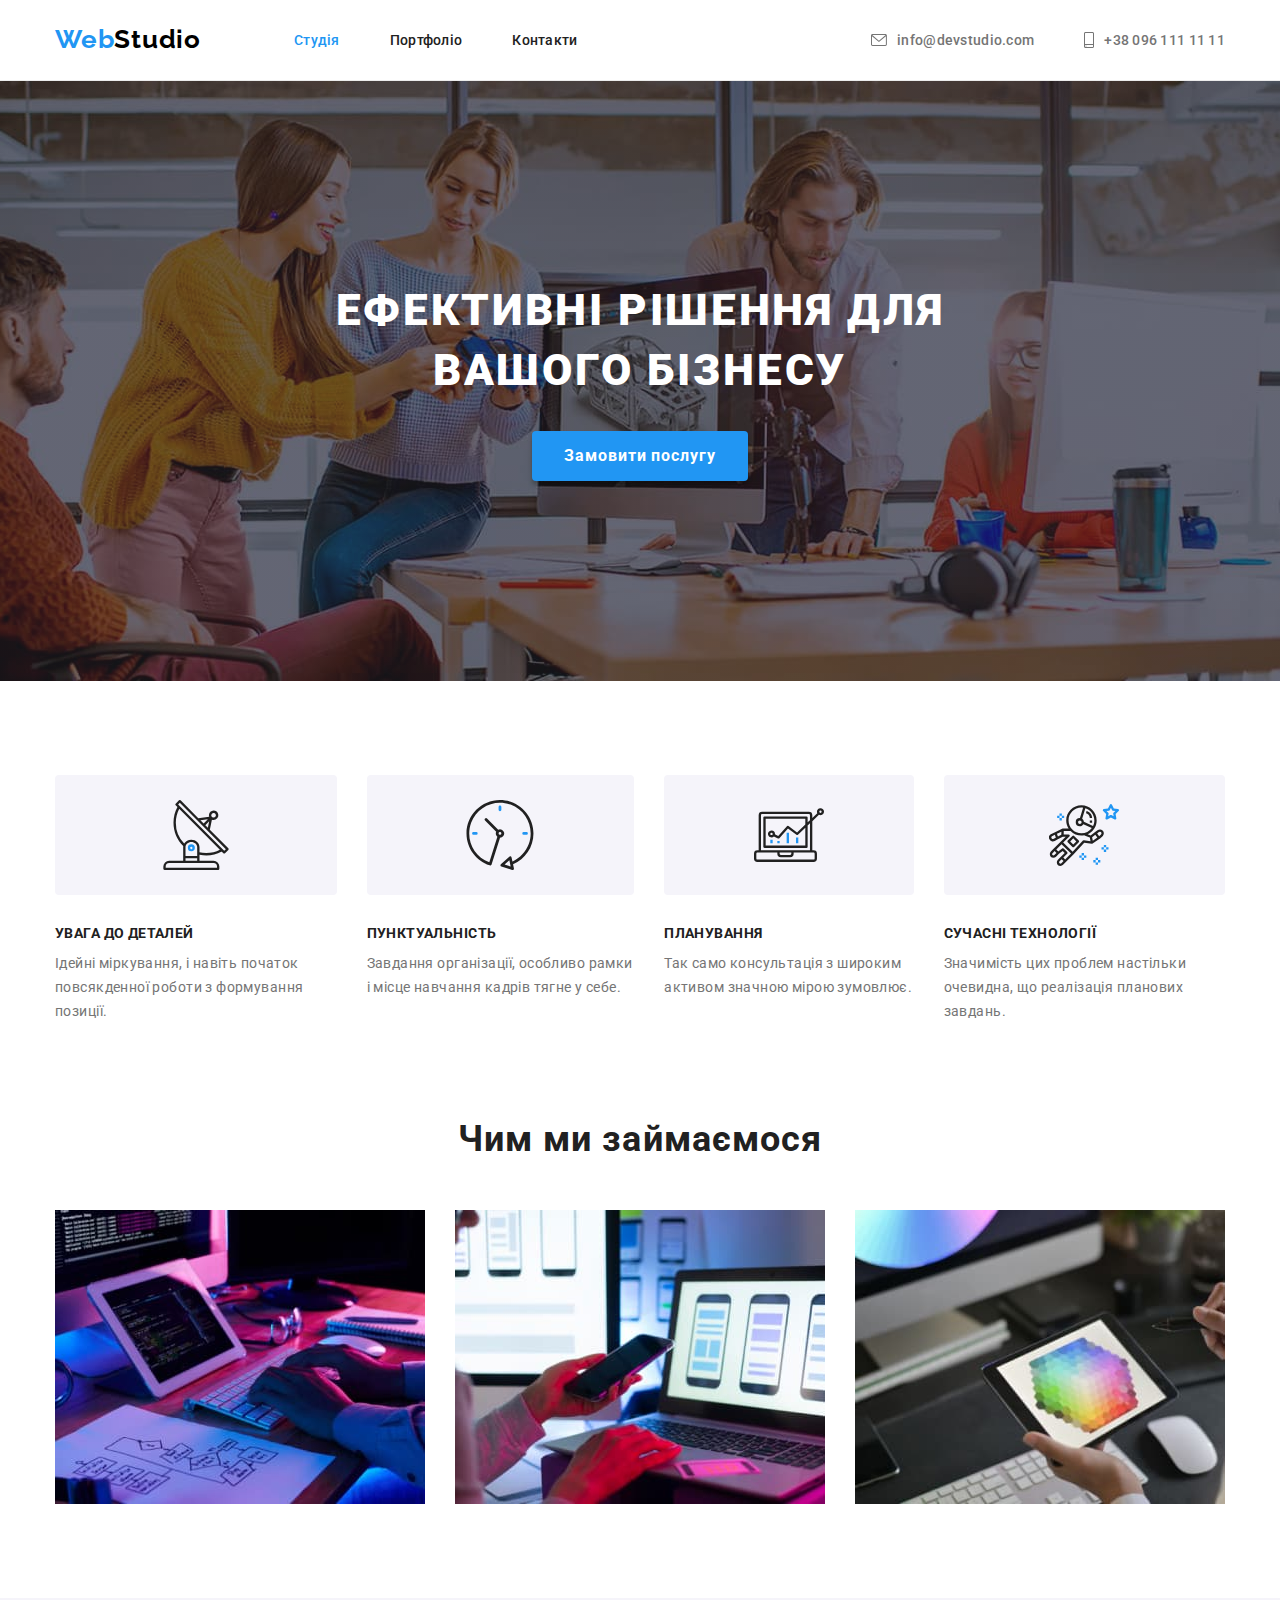
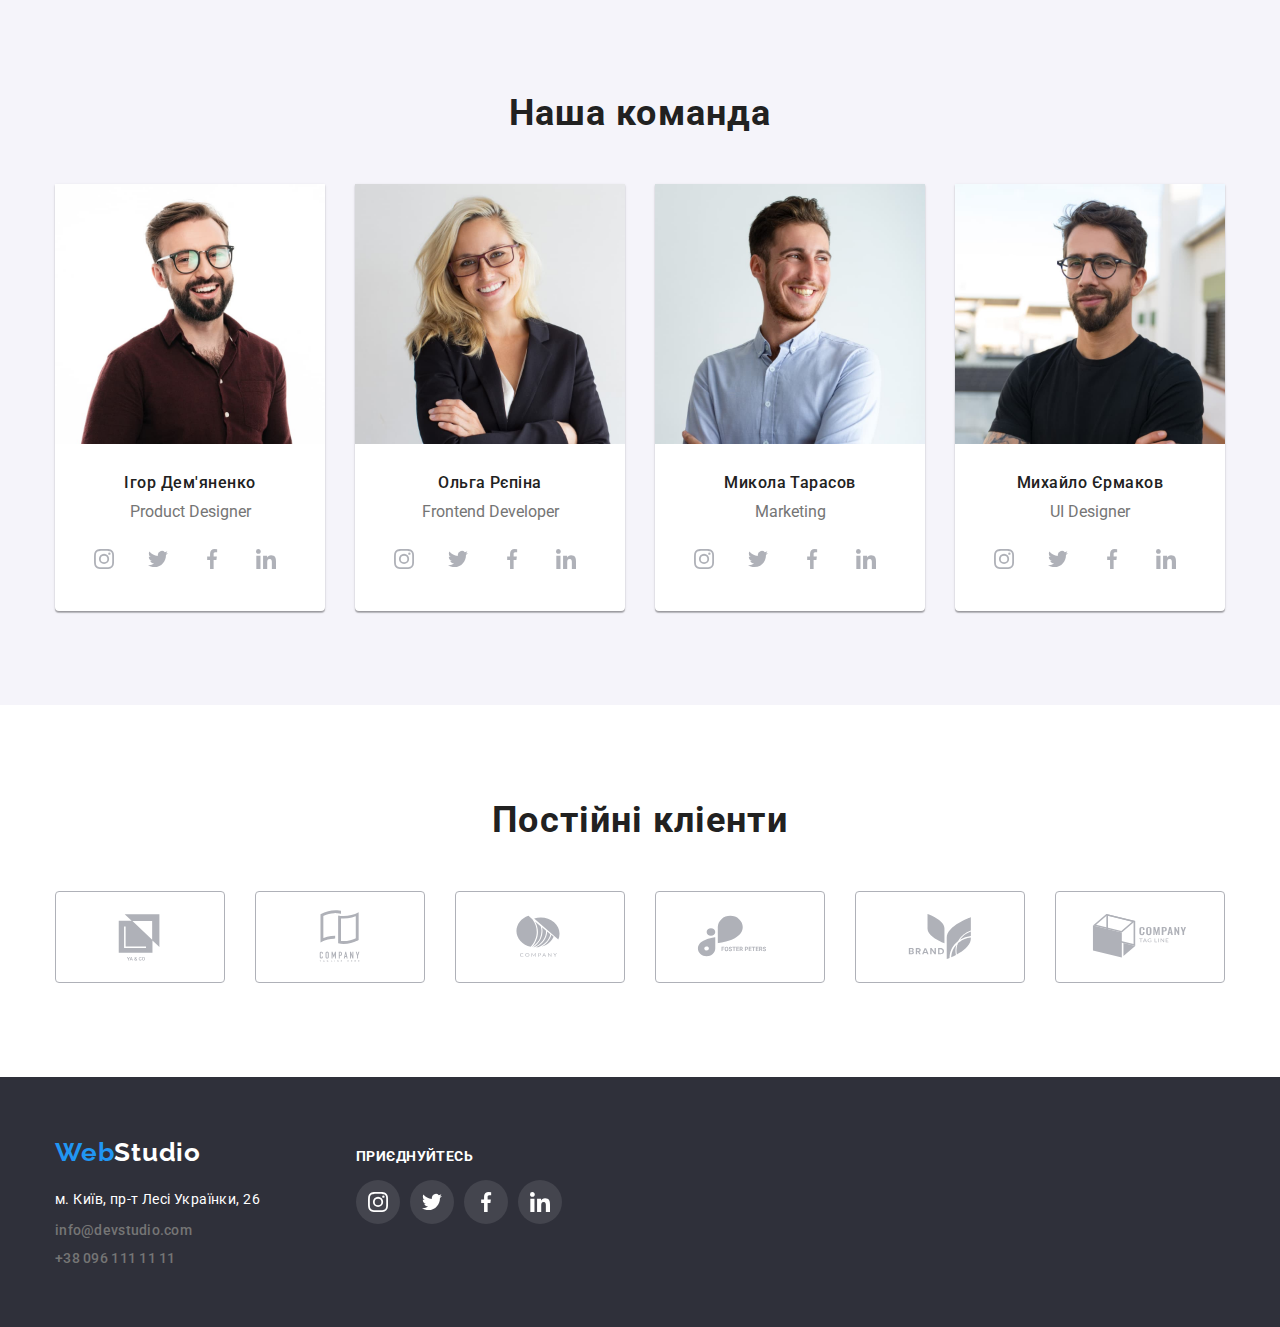
==== index.html @ 871435f2 "clone hw4" ====
<!DOCTYPE html>
<html lang="uk">
  <head>
    <meta charset="UTF-8" />
    <meta http-equiv="X-UA-Compatible" content="IE=edge" />
    <meta name="viewport" content="width=device-width, initial-scale=1.0" />
    <link rel="preconnect" href="https://fonts.googleapis.com" />
    <link rel="preconnect" href="https://fonts.gstatic.com" crossorigin />
    <link href="https://fonts.googleapis.com/css2?family=Raleway:wght@700&family=Roboto:wght@400;500;700;900&display=swap" rel="stylesheet" />
    <link rel="stylesheet" href="https://cdnjs.cloudflare.com/ajax/libs/modern-normalize/1.1.0/modern-normalize.min.css" />
    <link rel="stylesheet" href="./css/style.css" />
    <title>Document</title>
  </head>

  <body>
    <!-- Header -->
    <header class="header-line">
      <div class="container">
        <div class="flex">
          <nav class="flex">
            <a href="./index.html" class="header-logo link flex"><span class="logo-web">Web</span><span class="logo-studio">Studio</span></a>
            <ul class="nav list flex">
              <li>
                <a href="./index.html" class="nav-link flex link current">Студія</a>
              </li>
              <li>
                <a href="./portfolio.html" class="nav-link flex link">Портфоліо</a>
              </li>
              <li>
                <a href="#" class="nav-link flex link">Контакти</a>
              </li>
            </ul>
          </nav>
          <!-- Header contacts -->
          <ul class="auth-nav list flex">
            <li>
              <a href="mailto:info@devstudio.com" class="item flex link">
                <svg class="icon icon-mail" width="16" height="12">
                  <use href="./images/sprite.svg#icon-envelope"></use>
                </svg>info@devstudio.com</a>
            </li>
            <li>
              <a href="tel:+380961111111" class="item flex link">
                <svg class="icon" width="10" height="16">
                  <use href="./images/sprite.svg#icon-smartphone"></use>
                </svg>+38 096 111 11 11</a>
            </li>
          </ul>
        </div>
      </div>
    </header>
    <main>
      <!-- Hero section -->
      <section class="hero">
        <div class="container">
          <h1 class="hero-tittle">Ефективні рішення для вашого бізнесу</h1>
          <button type="button" class="hero-btn center" name="Замовити послугу">Замовити послугу</button>
        </div>
      </section>

      <!-- Content -->
      <section class="section_no_padding">
        <div class="content-features">
          <div class="container">
            <!-- Заголовок "Наші переваги"  невидимий  -->
            <h2 class="visually-hidden">Наші переваги</h2>
            <ul class="content-features-list list flex">
              <li class="content-features-box">
                <div class="icon-sat">
                  <svg class="icon" width="70" height="70"><use href="./images/sprite.svg#icon-antenna"></use></svg>
                </div>
                <h3 class="content-features-item">Увага до деталей</h3>
                <p class="features-text">Ідейні міркування, і навіть початок повсякденної роботи з формування позиції.</p>
              </li>
              <li class="content-features-box">
                <div class="icon-clock">
                  <svg class="icon" width="70" height="70"><use href="./images/sprite.svg#icon-clock"></use></svg>
                </div>
                <h3 class="content-features-item">Пунктуальність</h3>
                <p class="features-text">Завдання організації, особливо рамки і місце навчання кадрів тягне у себе.</p>
              </li>
              <li class="content-features-box">
                <div class="icon-diagram">
                  <svg class="icon" width="70" height="70"><use href="./images/sprite.svg#icon-diagram"></use></svg>
                </div>
                <h3 class="content-features-item">Планування</h3>
                <p class="features-text">Так само консультація з широким активом значною мірою зумовлює.</p>
              </li>
              <li class="content-features-box">
                <div class="icon-astronaut">
                  <svg class="icon" width="70" height="70"><use href="./images/sprite.svg#icon-astronaut"></use></svg>
                </div>
                <h3 class="content-features-item">Сучасні технології</h3>
                <p class="features-text">Значимість цих проблем настільки очевидна, що реалізація планових завдань.</p>
              </li>
            </ul>
          </div>
        </div>
      </section>
      <!-- Work list -->
      <section class="section">
        <div class="container">
          <h2 class="content-tittle">Чим ми займаємося</h2>
          <ul class="flex list">
            <li class="work-list">
              <img src="./images/box1.jpg" alt="Фото процесу роботи співробітника" width="370" />
            </li>
            <li class="work-list">
              <img src="./images/box2.jpg" alt="Фото процесу роботи співробітника" width="370" />
            </li>
            <li class="work-list">
              <img src="./images/box3.jpg" alt="Фото процесу роботи співробітника" width="370" />
            </li>
          </ul>
        </div>
      </section>
      <!-- About -->
      <section class="about">
        <div class="container">
          <h2 class="about-tittle">Наша команда</h2>
          <ul class="about-list list flex">
            <li class="about-li">
              <div class="about-li-item">
                <img src="./images/img1.jpg" alt="Фото співробітника" width="270" />
                <div class="about-name-box">
                  <h3 class="about-name">Ігор Дем'яненко</h3>
                  <p class="about-name-item" lang="en">Product Designer</p>
                  <ul class="icon-list flex list">
                    <li>
                      <a href="" class="icon-social">
                        <svg class="icon" width="20" height="20">
                          <use href="./images/sprite.svg#icon-instagram"></use>
                          </svg>
                        </a>
                    </li>
                    <li>
                      <a href="" class="icon-social"
                        ><svg class="icon" width="20" height="20">
                          <use href="./images/sprite.svg#icon-twitter"></use>
                          </svg>
                        </a>
                    </li>
                    <li>
                      <a href="" class="icon-social">
                        <svg class="icon" width="20" height="20"><use href="./images/sprite.svg#icon-facebook"></use></svg>
                      </a>
                    </li>
                    <li>
                      <a href="" class="icon-social"
                        ><svg class="icon" width="20" height="20"><use href="./images/sprite.svg#icon-linkedin"></use></svg></a>
                    </li>
                  </ul>
                </div>
              </div>
            </li>
            <li class="about-li">
              <div class="about-li-item">
                <img src="./images/img2.jpg" alt="Фото співробітника" width="270" />
                <div class="about-name-box">
                  <h3 class="about-name">Ольга Рєпіна</h3>
                  <p class="about-name-item" lang="en">Frontend Developer</p>
                  <ul class="icon-list flex list">
                    <li>
                      <a href="" class="icon-social">
                        <svg class="icon" width="20" height="20">
                          <use href="./images/sprite.svg#icon-instagram"></use>
                        </svg>
                      </a>
                    </li>
                    <li>
                      <a href="" class="icon-social">
                        <svg class="icon" width="20" height="20">
                          <use href="./images/sprite.svg#icon-twitter"></use>
                        </svg>
                      </a>
                    </li>
                    <li>
                      <a href="" class="icon-social">
                        <svg class="icon" width="20" height="20">
                          <use href="./images/sprite.svg#icon-facebook"></use>
                        </svg>
                      </a>
                    </li>
                    <li>
                      <a href="" class="icon-social">
                        <svg class="icon" width="20" height="20">
                          <use href="./images/sprite.svg#icon-linkedin"></use>
                        </svg>
                      </a>
                    </li>
                  </ul>
                </div>
              </div>
            </li>
            <li class="about-li">
              <div class="about-li-item">
                <img src="./images/img3.jpg" alt="Фото співробітника" width="270" />
                <div class="about-name-box">
                  <h3 class="about-name">Микола Тарасов</h3>
                  <p class="about-name-item" lang="en">Marketing</p>
                  <ul class="icon-list flex list">
                    <li>
                      <a href="" class="icon-social">
                        <svg class="icon" width="20" height="20">
                          <use href="./images/sprite.svg#icon-instagram"></use>
                        </svg>
                      </a>
                    </li>
                    <li>
                      <a href="" class="icon-social">
                        <svg class="icon" width="20" height="20">
                          <use href="./images/sprite.svg#icon-twitter"></use>
                        </svg>
                      </a>
                    </li>
                    <li>
                      <a href="" class="icon-social">
                        <svg class="icon" width="20" height="20">
                          <use href="./images/sprite.svg#icon-facebook"></use>
                        </svg>
                      </a>
                    </li>
                    <li>
                      <a href="" class="icon-social">
                        <svg class="icon" width="20" height="20">
                          <use href="./images/sprite.svg#icon-linkedin"></use>
                        </svg>
                      </a>
                    </li>
                  </ul>
                </div>
              </div>
            </li>
            <li class="about-li">
              <div class="about-li-item">
                <img src="./images/img4.jpg" alt="Фото співробітника" width="270" />
                <div class="about-name-box">
                  <h3 class="about-name">Михайло Єрмаков</h3>
                  <p class="about-name-item" lang="en">UI Designer</p>
                  <ul class="icon-list flex list">
                    <li>
                      <a href="" class="icon-social">
                        <svg class="icon" width="20" height="20">
                          <use href="./images/sprite.svg#icon-instagram"></use>
                        </svg>
                      </a>
                    </li>
                    <li>
                      <a href="" class="icon-social">
                        <svg class="icon" width="20" height="20">
                          <use href="./images/sprite.svg#icon-twitter"></use>
                        </svg>
                      </a>
                    </li>
                    <li>
                      <a href="" class="icon-social">
                        <svg class="icon" width="20" height="20">
                          <use href="./images/sprite.svg#icon-facebook"></use>
                        </svg>
                      </a>
                    </li>
                    <li>
                      <a href="" class="icon-social">
                        <svg class="icon" width="20" height="20">
                          <use href="./images/sprite.svg#icon-linkedin"></use>
                        </svg>
                      </a>
                    </li>
                  </ul>
                </div>
              </div>
            </li>
          </ul>
        </div>
        <!-- Clients -->
      </section>
      <section class="section">
        <div class="container">
          <h2 class="clients-tittle">Постійні кліенти</h2>
          <ul class="clients-icon-list list">
            <li class="icon-client">
              <a href="" class="icon-client-link link">
                <svg class="icon" width="106" height="60">
                  <use href="./images/sprite.svg#icon-logo-a"></use>
                </svg>
              </a>
            </li>
            <li class="icon-client">
              <a href="" class="icon-client-link">
                <svg class="icon" width="106" height="60">
                  <use href="./images/sprite.svg#icon-logo-b"></use>
                </svg>
              </a>
            </li>
            <li class="icon-client">
              <a href="" class="icon-client-link">
                <svg class="icon" width="106" height="60">
                  <use href="./images/sprite.svg#icon-logo-c"></use>
                </svg>
              </a>
            </li>
            <li class="icon-client">
              <a href="" class="icon-client-link">
                <svg class="icon" width="106" height="60">
                  <use href="./images/sprite.svg#icon-logo-d"></use>
                </svg>
              </a>
            </li>
            <li class="icon-client">
              <a href="" class="icon-client-link">
                <svg class="icon" width="106" height="60">
                  <use href="./images/sprite.svg#icon-logo-e"></use>
                </svg>
              </a>
            </li>
            <li class="icon-client">
              <a href="" class="icon-client-link">
                <svg class="icon" width="106" height="60">
                  <use href="./images/sprite.svg#icon-logo-f"></use>
                </svg>
              </a>
            </li>
          </ul>
        </div>
      </section>
    </main>
    <!-- footer -->
    <footer class="footer">
      <div class="footer-box">
        <div class="container footer-container">
          <div class="footer-box-left">
            <div class="footer-logo">
              <a href="./index.html" class="link"><span class="footer-logo-web">Web</span><span class="logo-alter">Studio</span></a>
            </div>
            <address>
              <ul class="footer-list list">
                <li class="footer-list-item">
                  <a href="https://goo.gl/maps/CPtrU1FHBa2aNyZL9" target="_blank" rel="noopener noreferrer nofollow" title="Google map link" class="mail link">м. Київ, пр-т Лесі Українки, 26</a>
                </li>
                <li class="footer-list-item">
                  <a href="mailto:info@devstudio.com" class="footer-item link">info@devstudio.com</a>
                </li>
                <li class="footer-list-item">
                  <a href="tel:+380961111111" class="footer-item link">+38 096 111 11 11</a>
                </li>
              </ul>
            </address>
          </div>
          <div class="footer-box-right">
            <div class="joined">
              <h2 class="joined-tittle">Приєднуйтесь</h2>
              <ul class="icon-footer-list flex list">
                <li>
                  <a href="" class="icon-footer-link">
                    <svg class="icon" width="20" height="20">
                      <use href="./images/sprite.svg#icon-instagram"></use>
                    </svg>
                  </a>
                </li>
                <li>
                  <a href="" class="icon-footer-link">
                    <svg class="icon" width="20" height="20">
                      <use href="./images/sprite.svg#icon-twitter"></use>
                    </svg>
                  </a>
                </li>
                <li>
                  <a href="" class="icon-footer-link">
                    <svg class="icon" width="20" height="20">
                      <use href="./images/sprite.svg#icon-facebook"></use>
                    </svg>
                  </a>
                </li>
                <li>
                  <a href="" class="icon-footer-link">
                    <svg class="icon" width="20" height="20">
                      <use href="./images/sprite.svg#icon-linkedin"></use>
                    </svg>
                  </a>
                </li>
              </ul>
            </div>
          </div>
        </div>
      </div>
    </footer>
  </body>
</html>
---- css/style.css ----
/* Global */
body {
    background-color: #ffffff;
    color: var(--primary-text-color);
    font-family: 'Roboto', sans-serif;
}

:root {
    --head-footter-bgc: #2F303A;
    --primary-text-color: #757575;
    --second-text-color: #212121;
    --accent-color: #2196F3;
    --second-bg-color: #F5F4FA;
    --second-btn-color: #FFFFFF;
    --logo-black-color: #000000;
    --second-bt-bg: #188CE8;
    --hdr-border-color: #ECECEC;
    --work-card-border-color: #EEEEEE;
    --features-card-bg: #F5F4FA;
    --icon-prymary-color: #AFB1B8;
    --footer-link-bg-color: rgba(255, 255, 255, 0.1);
}

* {
    margin: 0;
    padding: 0;
    box-sizing: border-box;
}

.visually-hidden {
    position: absolute;
    white-space: nowrap;
    width: 1px;
    height: 1px;
    overflow: hidden;
    border: 0;
    padding: 0;
    clip: rect(0 0 0 0);
    clip-path: inset(50%);
    margin: -1px;
}

.list {
    list-style: none;
    padding: 0;
    margin: 0;
}

.link {
    text-decoration: none;
    color: inherit;
}

.flex {
    display: flex;
}

.section {
    padding: 94px 0;
}

.section_no_padding {
    padding-top: 94px;
}

.container {
    width: 100%;
    max-width: 1200px;
    margin-left: auto;
    margin-right: auto;
    padding-left: 15px;
    padding-right: 15px;
}

/* Header */

.header-logo {
    margin-right: 93px;
}

.nav-box {
    display: flex;
}

.logo {
    display: flex;
}

.logo-web {
    display: block;
    padding-top: 24px;
    padding-bottom: 25px;

    color: var(--accent-color);
    font-family: 'Raleway';
    font-style: normal;
    font-weight: 700;
    font-size: 26px;
    line-height: 1.1920;
    letter-spacing: 0.03em;
}

.logo-studio {

    display: block;
    padding-top: 24px;
    padding-bottom: 25px;

    color: var(--logo-black-color);

    font-family: 'Raleway';
    font-style: normal;
    font-weight: 700;
    font-size: 26px;
    line-height: 1.1920;
    letter-spacing: 0.03em;
}

/* Site nav */

.nav {
    display: flex;
}

.nav>li:not(:last-child) {
    margin-right: 50px;
}

.nav-link {
    display: block;
    padding-top: 32px;
    padding-bottom: 32px;

    color: var(--second-text-color);

    font-family: 'Roboto';
    font-style: normal;
    font-weight: 500;
    font-size: 14px;
    line-height: 1.1721;
    letter-spacing: 0.02em;
}

.nav-link:hover,
.nav-link:focus {
    color: var(--accent-color);
}



.auth-nav {
    display: flex;
    margin-left: auto;
}

/* Почемуто не работает такой тип записи */
/* .auth-nav .item + .item {
    margin-left: 50px;
    background-color: red;
} */

/* .auth-nav>li:first-child {
    margin-left: 340px;
} */

.auth-nav>li:not(:last-child) {
    margin-right: 50px;
}

.item {
    display: flex;
    padding-top: 32px;
    padding-bottom: 32px;
    color: var(--primary-text-color);

    font-family: 'Roboto';
    font-style: normal;
    font-weight: 500;
    font-size: 14px;
    line-height: 1.1721;
    letter-spacing: 0.02em;
}

.item>.icon {
    display: flex;
    margin-right: 10px;
}

.icon-mail {
    margin-top: 2px;
}

.item:hover,
.item:focus {
    color: var(--accent-color);
}

.current {
    color: var(--accent-color);
}

img {
    display: block;
    max-width: 100%;
    height: auto;
}

/* Index html */
/* Hero */

.hero {
    width: 100%;
    margin: 0 auto;

    background-color: var(--head-footter-bgc);
    background-image: linear-gradient(to right, rgba(47, 48, 58, 0.4), rgba(47, 48, 58, 0.4)), url(../images/hero.jpg);
    background-repeat: no-repeat;
    background-position: 50% 50%;


    text-align: center;
}

.hero-tittle {
    display: block;
    max-width: 696px;
    width: 100%;
    margin-top: 0;
    margin-bottom: 0;
    margin-left: auto;
    margin-right: auto;
    padding-top: 200px;
    padding-bottom: 30px;

    color: var(--second-btn-color);

    font-family: 'Roboto';
    font-style: normal;
    font-weight: 900;
    font-size: 44px;
    line-height: 1.3636;
    letter-spacing: 0.06em;
    text-transform: uppercase;
    text-align: center;
}

/* Content */

.content-features {
    width: 100%;
    margin: 0 auto;

    background-color: var(--second-btn-color);
}

.content-tittle,
.content-features-item {
    color: var(--second-text-color);
}

.content-features-item {
    font-family: 'Roboto';
    font-style: normal;
    font-weight: 700;
    font-size: 14px;
    line-height: 1.1721;
    letter-spacing: 0.03em;
    text-transform: uppercase;
}

.content-features-box {
    width: calc((100%-90px) / 4);
}

.icon-sat {
    display: flex;
    height: 120px;
    background-color: var(--features-card-bg);
    border-radius: 4px;
    margin-bottom: 30px;
    align-items: center;
    justify-content: center;
}

.icon-clock {
    display: flex;
    height: 120px;
    background-color: var(--features-card-bg);
    border-radius: 4px;
    margin-bottom: 30px;
    align-items: center;
    justify-content: center;
}

.icon-diagram {
    display: flex;
    height: 120px;
    background-color: var(--features-card-bg);
    border-radius: 4px;
    margin-bottom: 30px;
    align-items: center;
    justify-content: center;
}

.icon-astronaut {
    display: flex;
    height: 120px;
    background-color: var(--features-card-bg);
    border-radius: 4px;
    margin-bottom: 30px;
    align-items: center;
    justify-content: center;
}

.content-features-box:not(:last-child) {
    margin-right: 30px;

    justify-content: space-between;
}

.features-text {
    margin-bottom: 0;
    margin-top: 10px;

    font-family: 'Roboto';
    font-style: normal;
    font-weight: 400;
    font-size: 14px;
    line-height: 1.7142;
    letter-spacing: 0.03em;
}

.content-tittle {
    padding-bottom: 50px;

    font-family: 'Roboto';
    font-style: normal;
    font-weight: 700;
    font-size: 36px;
    line-height: 1.1719;
    text-align: center;
    letter-spacing: 0.03em;
}

/* Work list */

.work-list {
    display: flex;
    justify-content: space-between;
}

.work-list:not(:last-child) {
    margin-right: 30px;
}

.content {
    width: 100%;
    margin: 0 auto;

    background-color: var(--second-btn-color);
}

/* About */

.about {
    width: 100%;
    margin: 0 auto;

    background-color: var(--second-bg-color);
}

.about-list {
    justify-content: space-between;
}

.about-li {
    display: flex;
    justify-content: space-between;
    padding-bottom: 94px;

    text-align: center;
}

/* .about-li:not(:last-child) {
    margin-right: 30px;
} */

.about-li-item {
    background-color: var(--second-btn-color);
    box-shadow: 0px 1px 3px rgba(0, 0, 0, 0.12), 0px 1px 1px rgba(0, 0, 0, 0.14), 0px 2px 1px rgba(0, 0, 0, 0.2);
    border-radius: 0px 0px 4px 4px;
}

.about-tittle,
.about-name {
    color: var(--second-text-color);
}

.about-tittle {
    padding-bottom: 50px;
    padding-top: 94px;

    font-family: 'Roboto';
    font-style: normal;
    font-weight: 700;
    font-size: 36px;
    line-height: 1.1719;
    text-align: center;
    letter-spacing: 0.03em;
}

.about-name-box {
    padding-top: 30px;
    padding-bottom: 30px;
}

.about-name {
    font-family: 'Roboto';
    font-style: normal;
    font-weight: 500;
    font-size: 16px;
    line-height: 1.1718;
    text-align: center;
    letter-spacing: 0.03em;
}

.about-name-item {
    margin-top: 10px;
}

.icon-list {
    margin-top: 16px;
    justify-content: center;
    display: flex;
}

.icon-social {
    display: flex;
    margin-right: 10px;
    color: var(--icon-prymary-color);
    width: 44px;
    height: 44px;
    border-radius: 50%;
    align-items: center;
    justify-content: center;
}

.icon-social:hover,
.icon-social:focus {
    color: var(--second-btn-color);
    background-color: var(--accent-color);
}

/* Clients */
.icon-client-link {
    display: flex;
    width: 100%;
    height: 100%;

    border: 1px solid var(--icon-prymary-color);
    border-radius: 4px;
    align-items: center;
    justify-content: center;
    color: var(--icon-prymary-color);

}

.icon-client-link:hover,
.icon-client-link:focus {
    color: var(--accent-color);
    border-color: var(--accent-color);
    fill: currentColor;
}

.clients-tittle {
    font-family: 'Roboto';
    font-style: normal;
    font-weight: 700;
    font-size: 36px;
    line-height: 1.1719;
    text-align: center;
    letter-spacing: 0.03em;
    margin-bottom: 50px;

    color: #212121;
}

.clients-icon-list {
    display: flex;
}

.icon-client {
    display: flex;
    height: 92px;
    /* width: calc((100% - 150px) / 6); */
    width: calc(100%/6 - 30px/6*5);
}

.icon-client:not(:last-child) {
    margin-right: 30px;
}



.icon {
    fill: currentColor;
}

/* Footer */

.footer {
    padding-top: 60px;
    padding-bottom: 60px;
    background-color: var(--head-footter-bgc);
}

.footer-box {
    width: 100%;
    margin: 0 auto;
}

.footer-container {
    display: flex;
    align-items: baseline;
}

.footer-box-left {
    width: 231px;
    margin-right: 70px;
}

.footer-logo {
    margin-bottom: 20px;
}

.footer-logo-web {
    color: var(--accent-color);

    font-family: 'Raleway';
    font-style: normal;
    font-weight: 700;
    font-size: 26px;
    line-height: 1.1923;
    letter-spacing: 0.03em;
}

.logo-alter {
    color: var(--second-btn-color);

    font-family: 'Raleway';
    font-style: normal;
    font-weight: 700;
    font-size: 26px;
    line-height: 1.1923;
    letter-spacing: 0.03em;
}

.footer-list-item {
    display: block;
}

.footer-list-item:not(:last-child) {
    margin-bottom: 9px;
}

.footer-item {
    color: var(--primary-text-color);

    font-family: 'Roboto';
    font-style: normal;
    font-weight: 500;
    font-size: 14px;
    line-height: 1.1721;
    letter-spacing: 0.02em;
}

.footer-item:hover,
.footer-item:focus {
    color: var(--accent-color);
}

.mail {
    color: var(--second-btn-color);
    font-family: 'Roboto';
    font-style: normal;
    font-weight: 400;
    font-size: 14px;
    line-height: 1.7142;
    letter-spacing: 0.03em;
}

.mail:hover,
.mail:focus {
    color: var(--accent-color);
}

.joined-tittle {
    font-family: 'Roboto';
    font-style: normal;
    font-weight: 700;
    font-size: 14px;
    line-height: 1.1428;
    letter-spacing: 0.03em;
    text-transform: uppercase;

    color: #FFFFFF;
}

.icon-footer-list {
    margin-top: 16px;
    justify-content: center;
    display: flex;
}

.icon-footer-link {
    display: flex;
    margin-right: 10px;
    color: var(--icon-prymary-color);
    width: 44px;
    height: 44px;
    border-radius: 50%;
    align-items: center;
    justify-content: center;
    background-color: var(--footer-link-bg-color);
    color: var(--second-btn-color);
}

.icon-footer-link:hover,
.icon-footer-link:focus {
    background-color: var(--accent-color);
}

/* Portfolio html */

.header-line {
    border-bottom: 1px solid var(--hdr-border-color);
    width: 100%;
    margin: 0 auto;
}

/* filter-list */

.filter-tittle {
    color: var(--second-btn-color);
}

.filter-list {
    display: flex;
    justify-content: center;
}

.filter-item {
    display: block;
    margin-bottom: 50px;
}

.filter-item:not(:last-child) {
    margin-right: 8px;
}

/* work-list */

.work-lists {
    display: flex;
    flex-wrap: wrap;
}

.work-item {
    width: calc((100% - 60px) / 3);
    margin-right: 30px;
    margin-bottom: 30px;
}

.work-item:nth-child(3n) {
    margin-right: 0;
}

.work-item:nth-last-child(-n + 3) {
    margin-bottom: 0px;
}

.work-card {
    padding: 0 24px;
    border: 1px solid var(--work-card-border-color);
    border-top: none;
    text-align: center;
    padding-top: 20px;
    padding-bottom: 20px;
}

.work-name {
    font-family: 'Roboto';
    font-style: normal;
    font-weight: 700;
    font-size: 18px;
    line-height: 2;
    letter-spacing: 0.06em;
    padding-bottom: 3px;
}

.work-name-item {
    font-family: 'Roboto';
    font-style: normal;
    font-weight: 400;
    font-size: 16px;
    line-height: 1.875;
    letter-spacing: 0.03em;
}

/* Button */

.hero-btn {
    max-width: 216px;
    width: 100%;
    height: 50px;
    border-radius: 4px;
    margin-bottom: 200px;

    color: var(--second-btn-color);
    background-color: var(--accent-color);
    border-color: transparent;
    cursor: pointer;

    font-family: 'Roboto';
    font-style: normal;
    font-weight: 700;
    font-size: 16px;
    line-height: 1.875;
    letter-spacing: 0.06em;
    box-shadow: 0px 4px 4px rgba(0, 0, 0, 0.25);

}

.hero-btn:hover,
.hero-btn:focus {
    width: 216px;
    height: 50px;
    border-radius: 4px;

    background-color: var(--second-bt-bg);
    box-shadow: 0px 4px 4px rgba(0, 0, 0, 0);
}

.filter-button {
    cursor: pointer;
    border-radius: 4px;
    padding: 6px 22px;


    color: var(--second-text-color);
    background-color: var(--second-bg-color);
    border-color: transparent;

    font-family: 'Roboto';
    font-style: normal;
    font-weight: 500;
    font-size: 16px;
    line-height: 1.625;
    text-align: center;
    letter-spacing: 0.03em;
}

.filter-button:hover,
.filter-button:focus {
    color: var(--second-btn-color);
    background-color: var(--accent-color);
    border-color: transparent;
    box-shadow: 0px 3px 1px rgba(0, 0, 0, 0.1), 0px 1px 2px rgba(0, 0, 0, 0.08), 0px 2px 2px rgba(0, 0, 0, 0.12);
}

/* work-list */
.work-name {
    color: var(--second-text-color);
    font-family: 'Roboto';
    font-style: normal;
    font-weight: 700;
    font-size: 18px;
    line-height: 2;
    letter-spacing: 0.06em;
}

.work-item:hover,
.work-item:focus {
    box-shadow: 0px 1px 1px rgba(0, 0, 0, 0.12), 0px 4px 4px rgba(0, 0, 0, 0.06),
        1px 4px 6px rgba(0, 0, 0, 0.16);
}
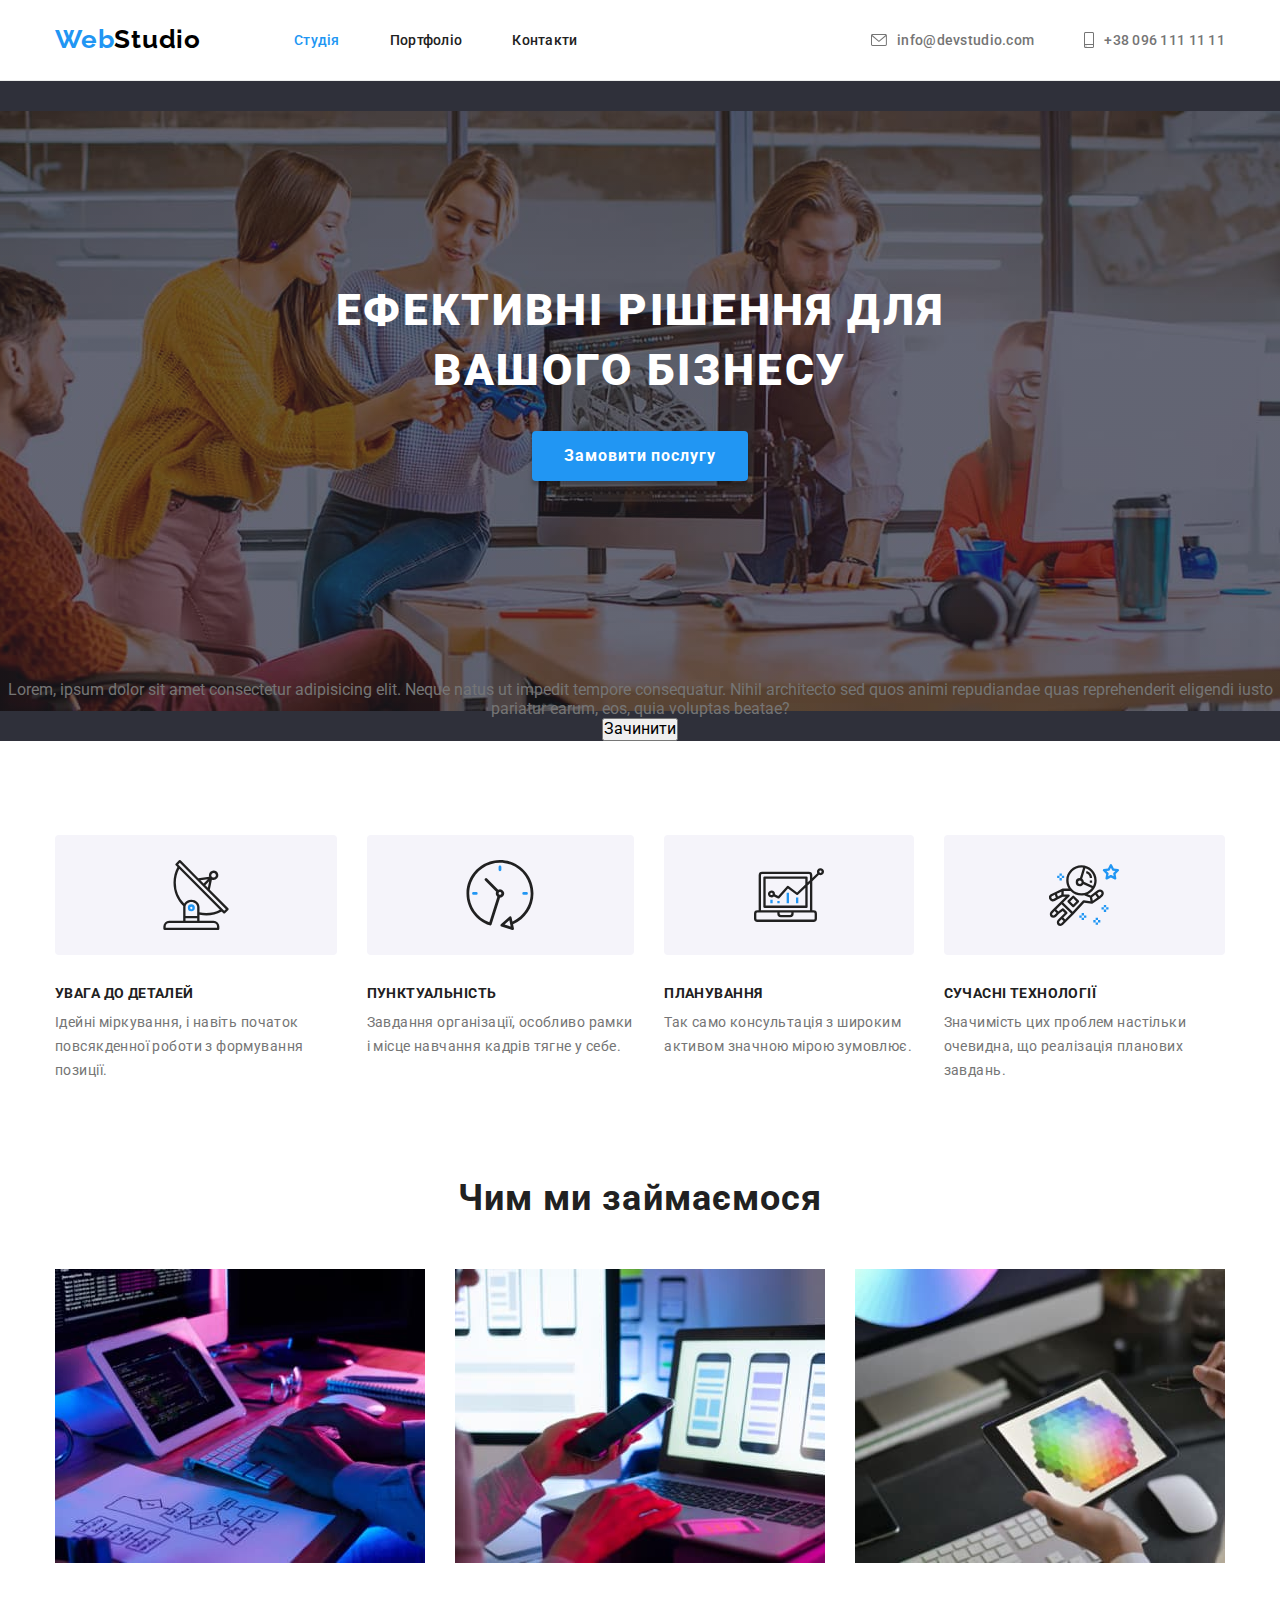
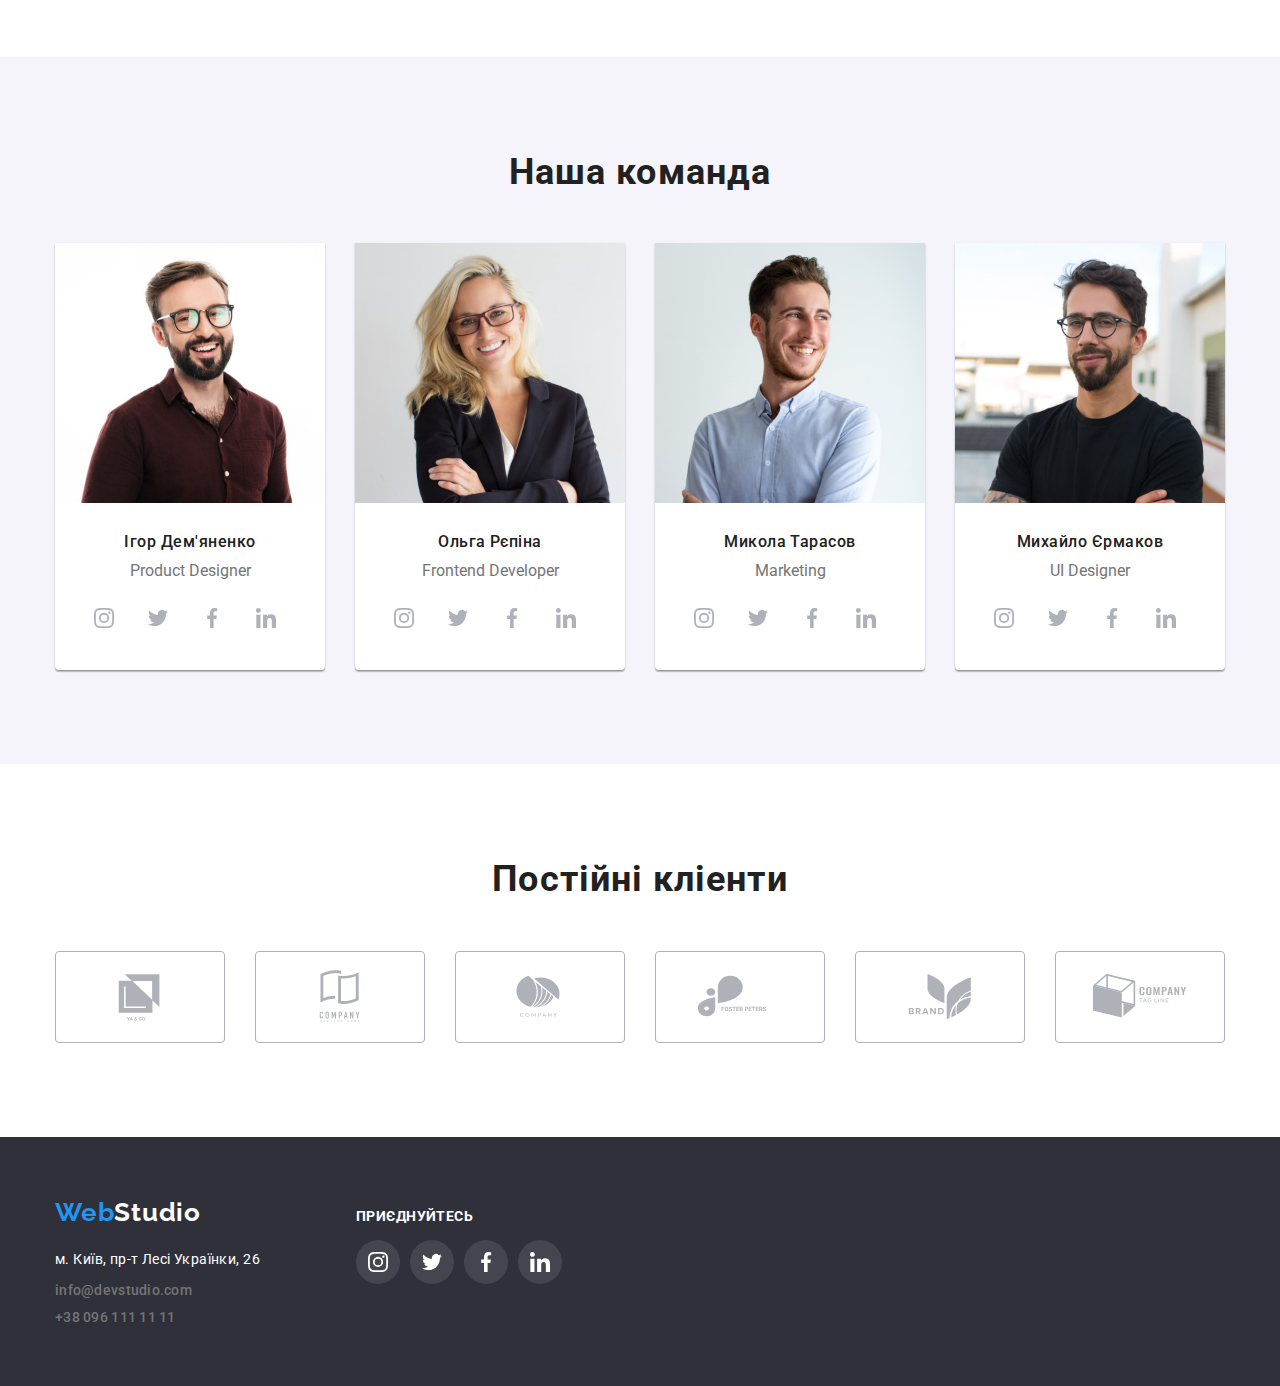
==== commit 7d76f741: "modal" ====
--- a/index.html
+++ b/index.html
@@ -54,7 +54,13 @@
       <section class="hero">
         <div class="container">
           <h1 class="hero-tittle">Ефективні рішення для вашого бізнесу</h1>
-          <button type="button" class="hero-btn center" name="Замовити послугу">Замовити послугу</button>
+          <button data-modal-open type="button" class="hero-btn center" name="Замовити послугу">Замовити послугу</button>
+        </div>
+        <div class="backdrop is-hiden" data-modal>
+          <div class="modal">
+            <p>Lorem, ipsum dolor sit amet consectetur adipisicing elit. Neque natus ut impedit tempore consequatur. Nihil architecto sed quos animi repudiandae quas reprehenderit eligendi iusto pariatur earum, eos, quia voluptas beatae?</p>
+            <button>Зачинити</button>
+          </div>
         </div>
       </section>
 
@@ -272,7 +278,7 @@
             </li>
           </ul>
         </div>
-        <!-- Clients -->
+      <!-- Clients -->
       </section>
       <section class="section">
         <div class="container">
@@ -384,5 +390,6 @@
         </div>
       </div>
     </footer>
+    <script src="./js/modal.js"></script>
   </body>
 </html>
--- a/css/style.css
+++ b/css/style.css
@@ -217,7 +217,6 @@
     background-repeat: no-repeat;
     background-position: 50% 50%;
 
-
     text-align: center;
 }
 
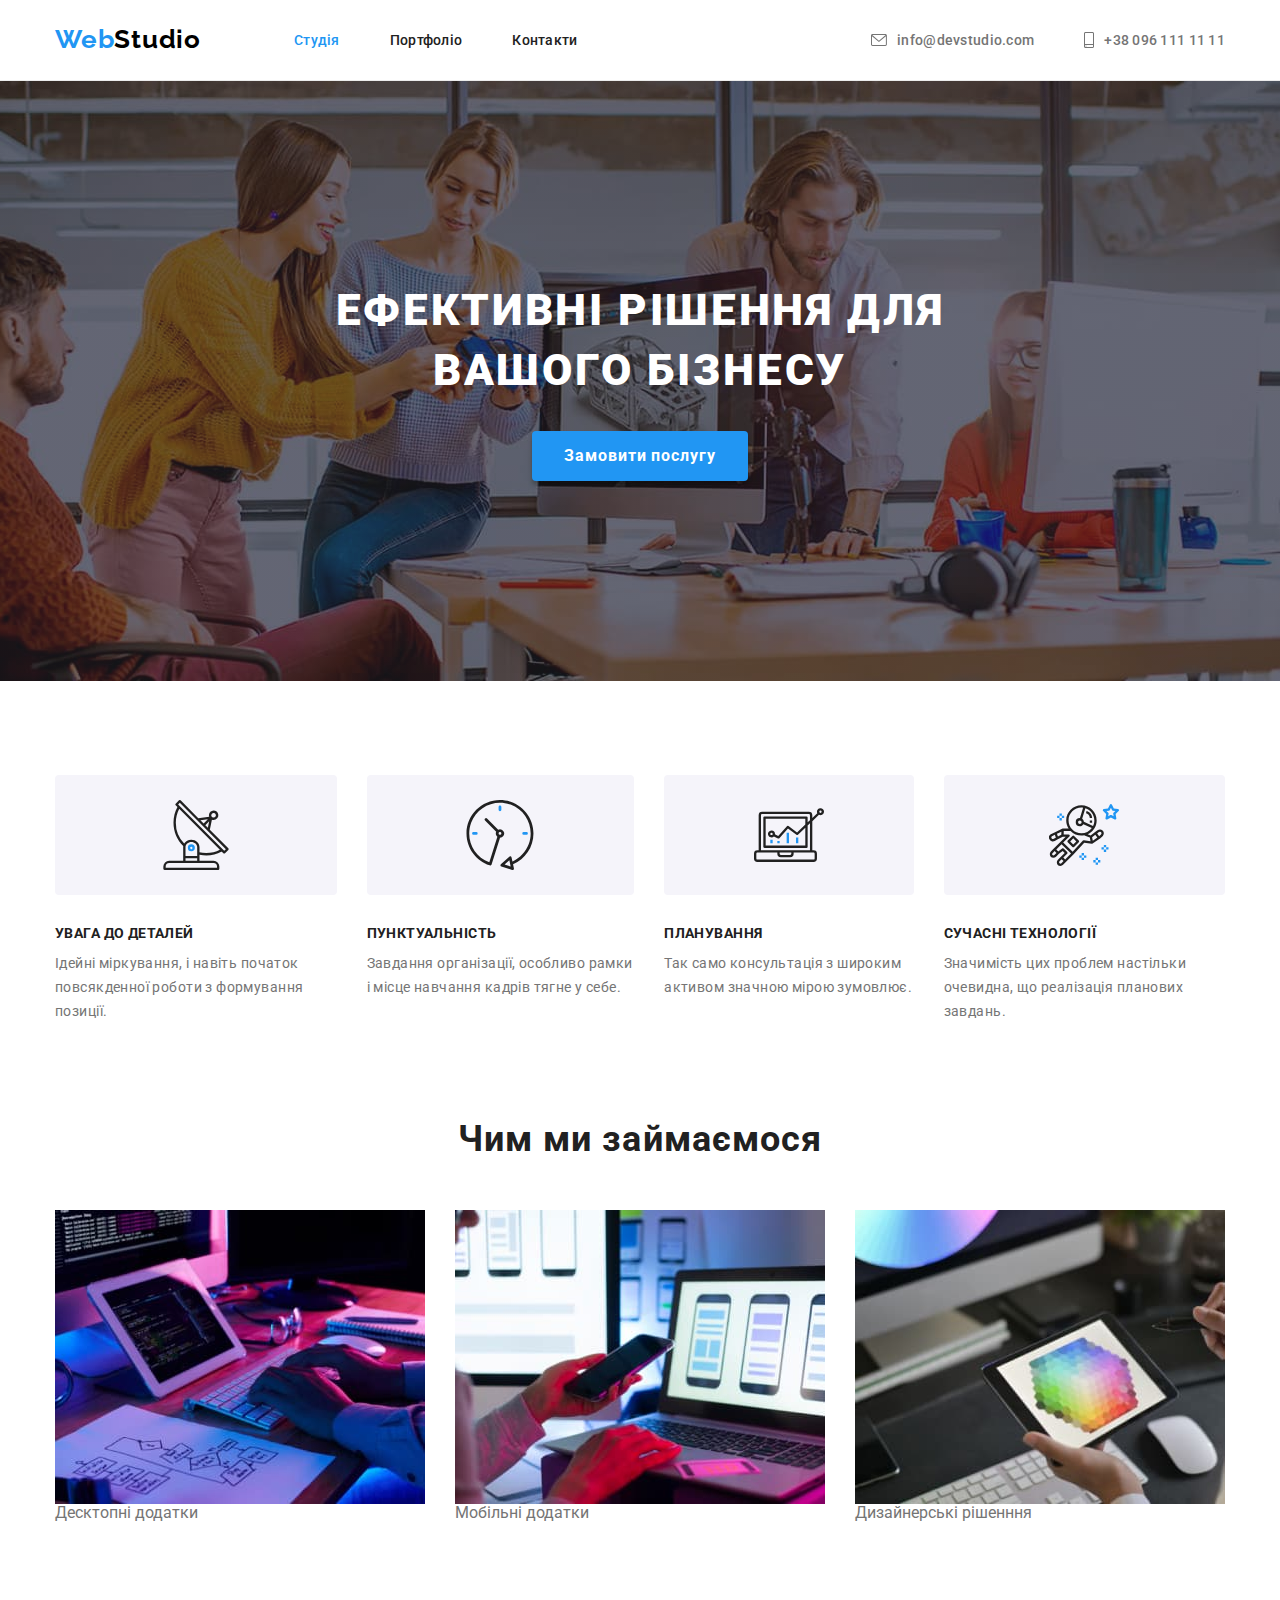
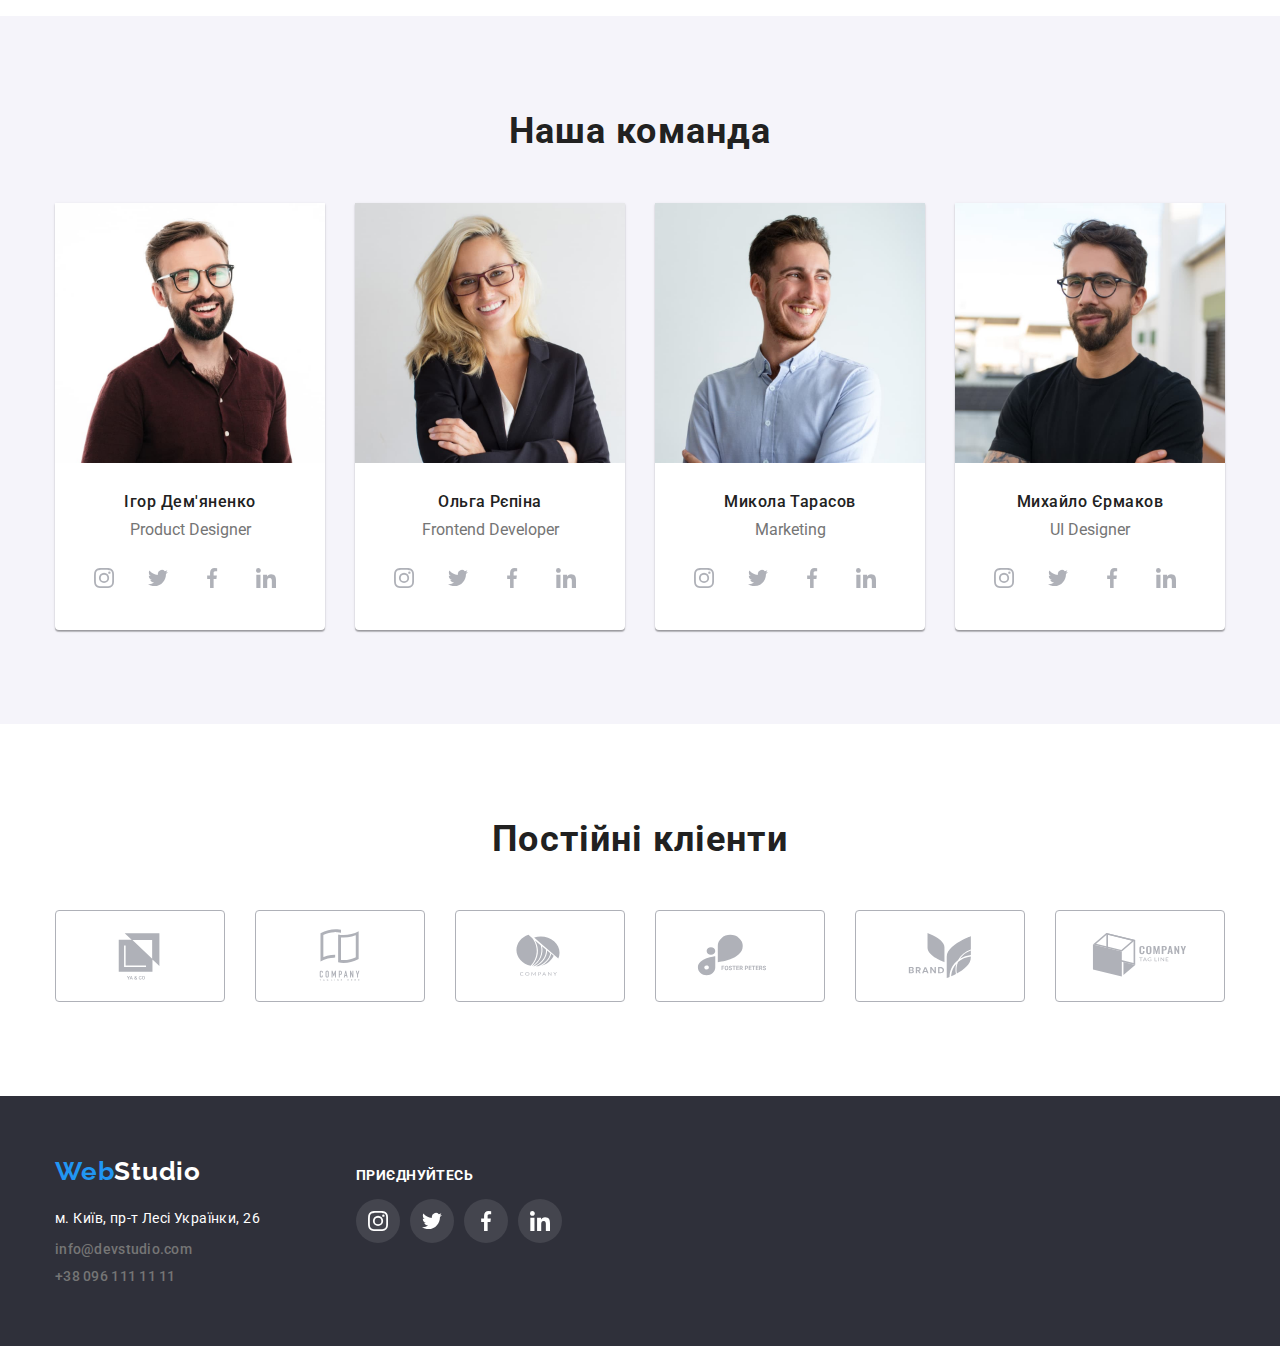
==== commit d863d645: "hw5" ====
--- a/index.html
+++ b/index.html
@@ -56,10 +56,10 @@
           <h1 class="hero-tittle">Ефективні рішення для вашого бізнесу</h1>
           <button data-modal-open type="button" class="hero-btn center" name="Замовити послугу">Замовити послугу</button>
         </div>
-        <div class="backdrop is-hiden" data-modal>
+        <div data-modal class="backdrop is-hidden">
           <div class="modal">
             <p>Lorem, ipsum dolor sit amet consectetur adipisicing elit. Neque natus ut impedit tempore consequatur. Nihil architecto sed quos animi repudiandae quas reprehenderit eligendi iusto pariatur earum, eos, quia voluptas beatae?</p>
-            <button>Зачинити</button>
+            <button data-modal-close>Зачинити</button>
           </div>
         </div>
       </section>
@@ -109,13 +109,28 @@
           <h2 class="content-tittle">Чим ми займаємося</h2>
           <ul class="flex list">
             <li class="work-list">
-              <img src="./images/box1.jpg" alt="Фото процесу роботи співробітника" width="370" />
+              <div class="work-list-relative">
+                <img src="./images/box1.jpg" alt="Фото процесу роботи співробітника" width="370" />
+                <div class="work-list-comment">
+                  <p>Десктопні додатки</p>
+                </div>
+              </div>
             </li>
             <li class="work-list">
-              <img src="./images/box2.jpg" alt="Фото процесу роботи співробітника" width="370" />
+              <div>
+                <img src="./images/box2.jpg" alt="Фото процесу роботи співробітника" width="370" />
+                <div class="work-list-comment">
+                  <p>Мобільні додатки</p>
+                </div>
+              </div>
             </li>
             <li class="work-list">
-              <img src="./images/box3.jpg" alt="Фото процесу роботи співробітника" width="370" />
+              <div>
+                <img src="./images/box3.jpg" alt="Фото процесу роботи співробітника" width="370" />
+                <div class="work-list-comment">
+                  <p>Дизайнерські рішенння</p>
+                </div>
+              </div>
             </li>
           </ul>
         </div>
@@ -390,6 +405,7 @@
         </div>
       </div>
     </footer>
+
     <script src="./js/modal.js"></script>
   </body>
 </html>
--- a/css/style.css
+++ b/css/style.css
@@ -209,6 +209,8 @@
 /* Hero */
 
 .hero {
+    position: relative;
+    content: "";
     width: 100%;
     margin: 0 auto;
 
@@ -243,6 +245,38 @@
     text-align: center;
 }
 
+.backdrop {
+    position: fixed;
+    top: 0;
+    left: 0;
+    width: 100%;
+    height: 100%;
+
+    background-color: rgba(14, 13, 13, 0.8);
+}
+
+.modal {
+    position: absolute;
+    content: "";
+    top: 50%;
+    left: 50%;
+    transform: translate(-50%, -50%);
+    width: 581px;
+    height: 528px;
+
+    background: #FFFFFF;
+    box-shadow: 0px 1px 3px rgba(0, 0, 0, 0.12), 0px 1px 1px rgba(0, 0, 0, 0.14), 0px 2px 1px rgba(0, 0, 0, 0.2);
+    border-radius: 4px;
+
+}
+
+.backdrop.is-hidden {
+    /* visibility: ; */
+    opacity: 0;
+    pointer-events: none;
+
+}
+
 /* Content */
 
 .content-features {
@@ -665,6 +699,7 @@
 }
 
 .work-item {
+    content: "";
     width: calc((100% - 60px) / 3);
     margin-right: 30px;
     margin-bottom: 30px;
@@ -676,6 +711,10 @@
 
 .work-item:nth-last-child(-n + 3) {
     margin-bottom: 0px;
+}
+
+.work-card-relative {
+    position: relative;
 }
 
 .work-card {
@@ -685,6 +724,20 @@
     text-align: center;
     padding-top: 20px;
     padding-bottom: 20px;
+    /* background-color: var(--second-btn-color) important!; */
+}
+
+.work-card-hover::before {
+    position: absolute;
+    content: "";
+
+    opacity: 1;
+    width: 100%;
+    height: 100%;
+}
+
+.work-card-hover:hover::before {
+    background-color: rgba(153, 161, 149, 0.5);
 }
 
 .work-name {
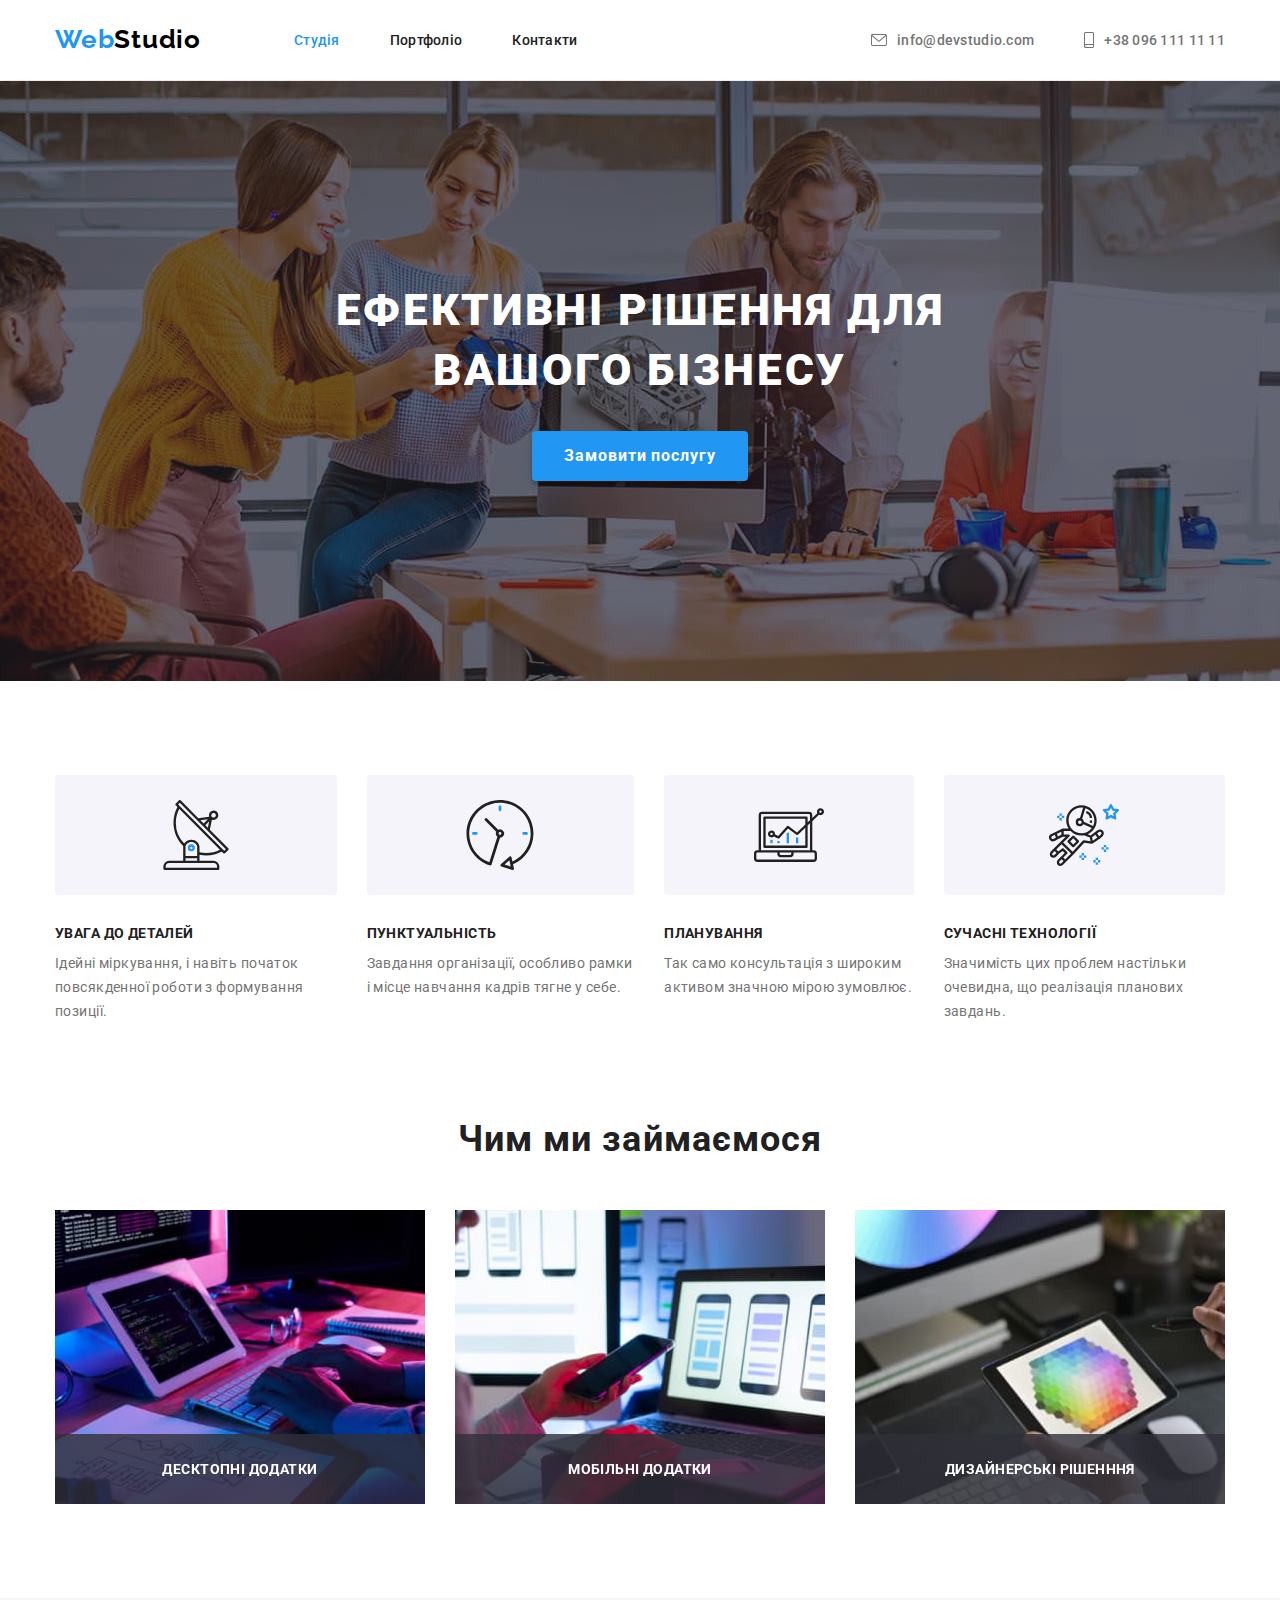
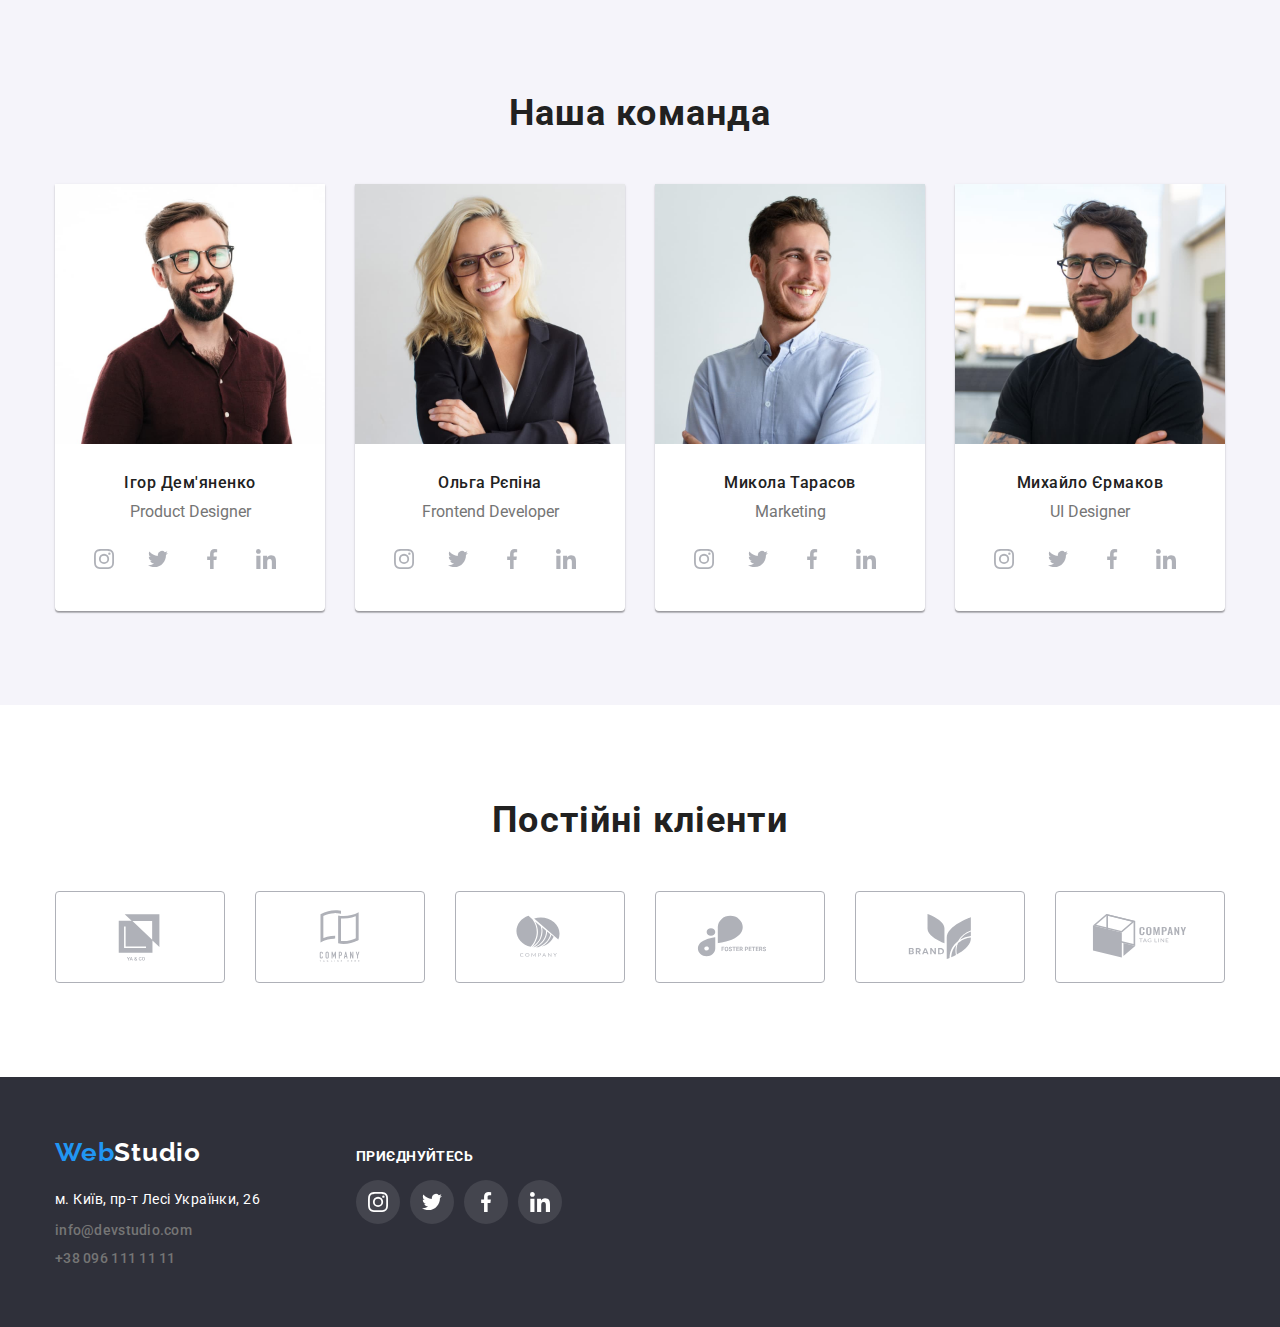
==== commit 878cde2f: "transition" ====
--- a/index.html
+++ b/index.html
@@ -111,24 +111,25 @@
             <li class="work-list">
               <div class="work-list-relative">
                 <img src="./images/box1.jpg" alt="Фото процесу роботи співробітника" width="370" />
+              
                 <div class="work-list-comment">
-                  <p>Десктопні додатки</p>
-                </div>
-              </div>
+                    <p class="work-list-text">Десктопні додатки</p>
+                </div>
+              </div>    
             </li>
             <li class="work-list">
-              <div>
+              <div class="work-list-relative">
                 <img src="./images/box2.jpg" alt="Фото процесу роботи співробітника" width="370" />
                 <div class="work-list-comment">
-                  <p>Мобільні додатки</p>
+                  <p class="work-list-text">Мобільні додатки</p>
                 </div>
               </div>
             </li>
             <li class="work-list">
-              <div>
+              <div class="work-list-relative">
                 <img src="./images/box3.jpg" alt="Фото процесу роботи співробітника" width="370" />
                 <div class="work-list-comment">
-                  <p>Дизайнерські рішенння</p>
+                  <p class="work-list-text">Дизайнерські рішенння</p>
                 </div>
               </div>
             </li>
--- a/css/style.css
+++ b/css/style.css
@@ -19,6 +19,7 @@
     --features-card-bg: #F5F4FA;
     --icon-prymary-color: #AFB1B8;
     --footer-link-bg-color: rgba(255, 255, 255, 0.1);
+    --tran-dur-and-tim-fun: 250ms cubic-bezier(0.4, 0, 0.2, 1);
 }
 
 * {
@@ -139,6 +140,8 @@
     font-size: 14px;
     line-height: 1.1721;
     letter-spacing: 0.02em;
+
+    transition: color var(--tran-dur-and-tim-fun);
 }
 
 .nav-link:hover,
@@ -179,6 +182,7 @@
     font-size: 14px;
     line-height: 1.1721;
     letter-spacing: 0.02em;
+    transition: color var(--tran-dur-and-tim-fun);
 }
 
 .item>.icon {
@@ -393,6 +397,38 @@
     background-color: var(--second-btn-color);
 }
 
+.work-list-relative {
+    position: relative;
+    content: "";
+}
+
+.work-list-comment {
+    display: flex;
+    position: absolute;
+    content: "";
+    height: 70px;
+    width: 100%;
+    bottom: 0;
+    background: rgba(47, 48, 58, 0.8);
+}
+
+.work-list-text {
+    display: flex;
+    width: 100%;
+    align-items: center;
+    justify-content: center;
+    font-family: 'Roboto';
+    font-style: normal;
+    font-weight: 700;
+    font-size: 14px;
+    line-height: 1.1428;
+    text-align: center;
+    letter-spacing: 0.03em;
+    text-transform: uppercase;
+
+    color: #FFFFFF;
+}
+
 /* About */
 
 .about {
@@ -713,31 +749,62 @@
     margin-bottom: 0px;
 }
 
-.work-card-relative {
+/* Work card hover style */
+.work-card-thumb {
     position: relative;
+    overflow: hidden;
+}
+
+.work-card-overlay {
+    position: absolute;
+    display: flex;
+    width: 100%;
+    height: 100%;
+    opacity: 0;
+
+    font-family: 'Roboto';
+    font-style: normal;
+    font-weight: 400;
+    font-size: 18px;
+    line-height: 1.5555;
+    letter-spacing: 0.03em;
+}
+
+.card-text-overlay {
+    padding-top: 64px;
+    padding-bottom: 64px;
+    padding-left: 24px;
+    padding-right: 24px;
+    z-index: 1;
+    color: var(--second-btn-color);
+}
+
+
+.work-card-overlay::before {
+    position: absolute;
+    content: "";
+    width: 100%;
+    height: 100%;
+    transform: translateY(100%);
+    transition: transform var(--tran-dur-and-tim-fun);
+}
+
+.work-card-overlay:hover, .work-card-overlay:focus {
+    opacity: 1;
+}
+
+.work-card-overlay:hover::before, .work-card-overlay:focus::before {
+    background-color: rgba(33, 150, 243, 0.9);
+
+
 }
 
 .work-card {
     padding: 0 24px;
     border: 1px solid var(--work-card-border-color);
     border-top: none;
-    text-align: center;
     padding-top: 20px;
     padding-bottom: 20px;
-    /* background-color: var(--second-btn-color) important!; */
-}
-
-.work-card-hover::before {
-    position: absolute;
-    content: "";
-
-    opacity: 1;
-    width: 100%;
-    height: 100%;
-}
-
-.work-card-hover:hover::before {
-    background-color: rgba(153, 161, 149, 0.5);
 }
 
 .work-name {
@@ -772,6 +839,7 @@
     background-color: var(--accent-color);
     border-color: transparent;
     cursor: pointer;
+    transition: color var(--tran-dur-and-tim-fun);
 
     font-family: 'Roboto';
     font-style: normal;
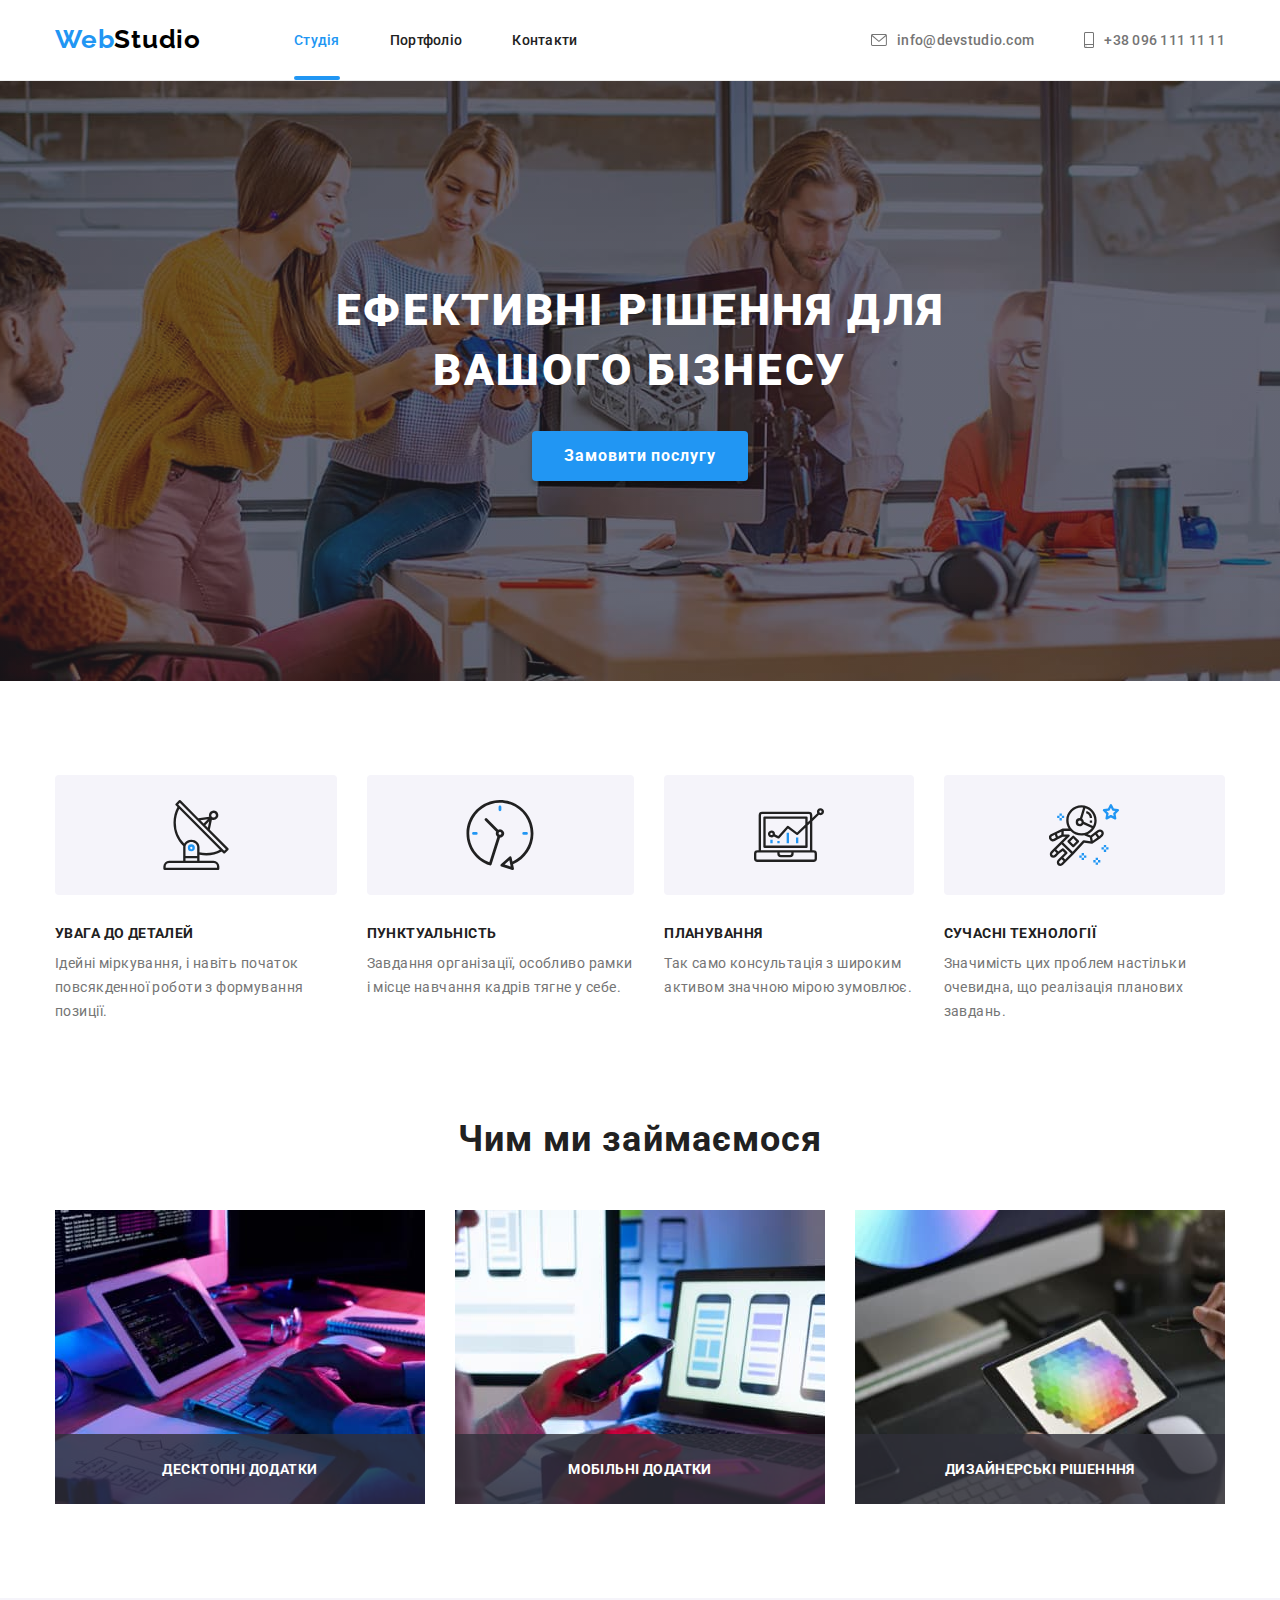
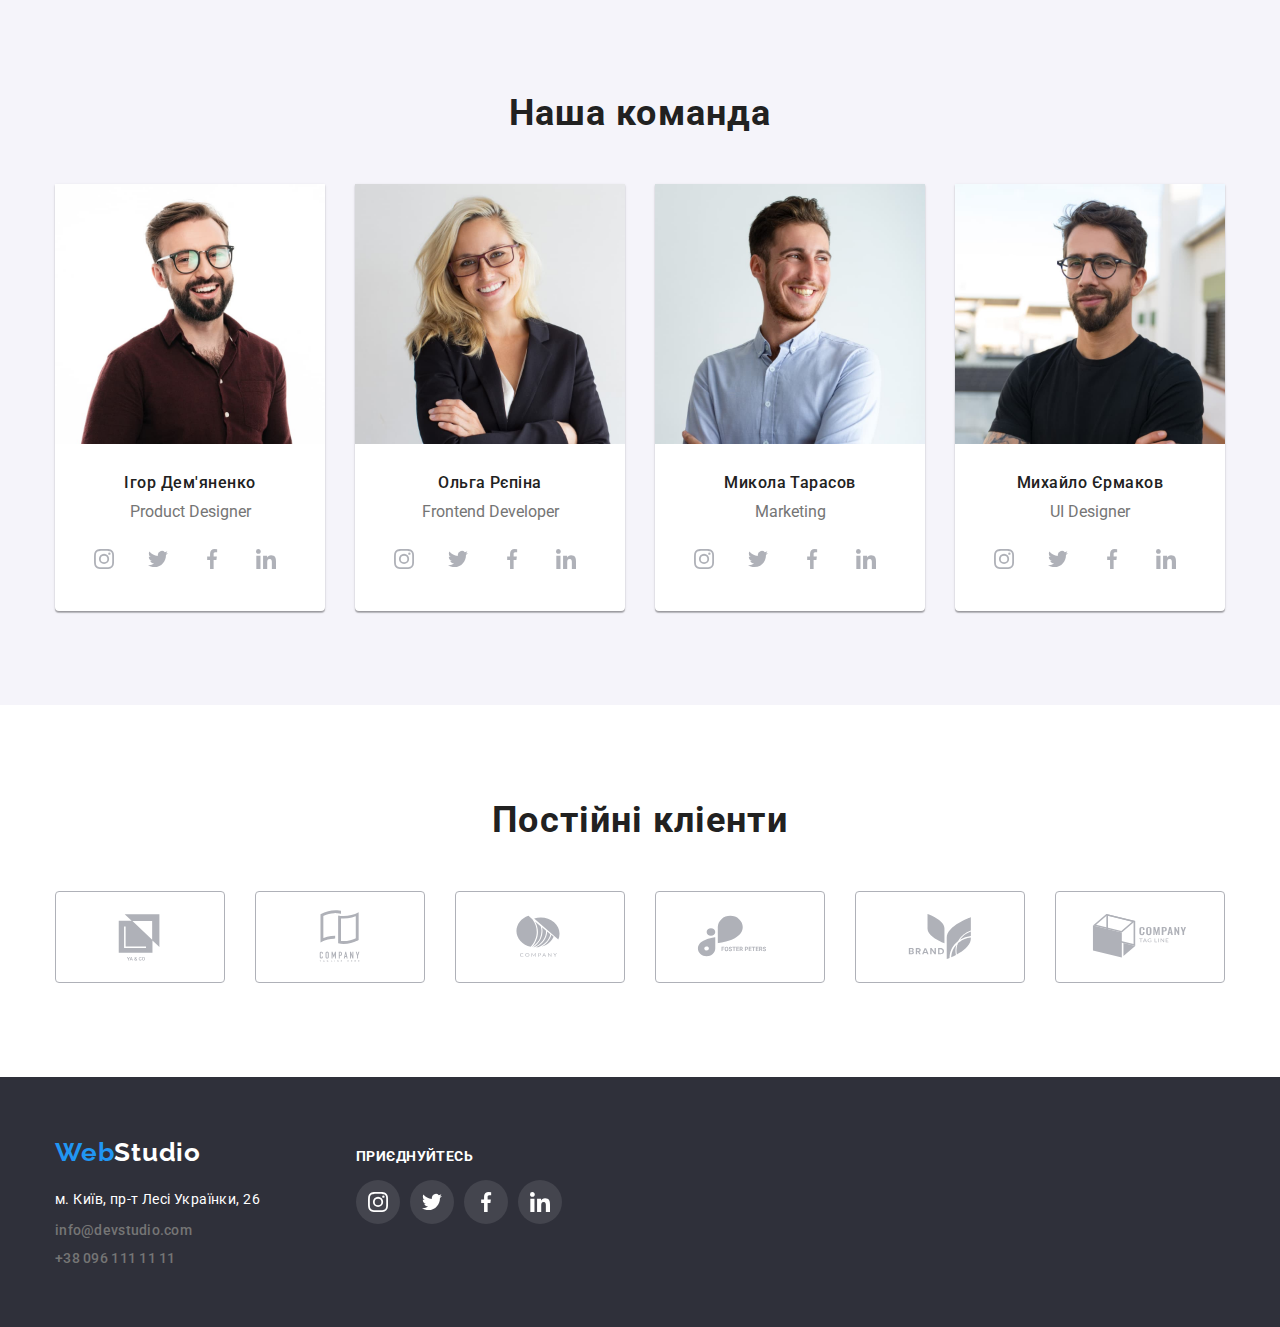
==== commit 728c888f: "modal close button" ====
--- a/index.html
+++ b/index.html
@@ -58,8 +58,10 @@
         </div>
         <div data-modal class="backdrop is-hidden">
           <div class="modal">
-            <p>Lorem, ipsum dolor sit amet consectetur adipisicing elit. Neque natus ut impedit tempore consequatur. Nihil architecto sed quos animi repudiandae quas reprehenderit eligendi iusto pariatur earum, eos, quia voluptas beatae?</p>
-            <button data-modal-close>Зачинити</button>
+            <button data-modal-close class="btn-modal-close"> <svg class="modal-close-icon" width="18" height="18">
+                <use href="./images/sprite.svg#icon-close-black-18dp"></use>
+              </svg></button>
+              <p></p>
           </div>
         </div>
       </section>
@@ -406,7 +408,6 @@
         </div>
       </div>
     </footer>
-
     <script src="./js/modal.js"></script>
   </body>
 </html>
--- a/css/style.css
+++ b/css/style.css
@@ -130,7 +130,7 @@
 .nav-link {
     display: block;
     padding-top: 32px;
-    padding-bottom: 32px;
+    /* padding-bottom: 32px; */
 
     color: var(--second-text-color);
 
@@ -201,6 +201,17 @@
 
 .current {
     color: var(--accent-color);
+}
+
+.link.current::after {
+    content: "";
+    display: block;
+    width: 100%;
+    height: 4px;
+    border-radius: 2px;
+    margin-top: 28px;
+
+    background-color: var(--accent-color);
 }
 
 img {
@@ -255,7 +266,8 @@
     left: 0;
     width: 100%;
     height: 100%;
-
+    z-index: 2;
+    overflow: hidden;
     background-color: rgba(14, 13, 13, 0.8);
 }
 
@@ -271,7 +283,25 @@
     background: #FFFFFF;
     box-shadow: 0px 1px 3px rgba(0, 0, 0, 0.12), 0px 1px 1px rgba(0, 0, 0, 0.14), 0px 2px 1px rgba(0, 0, 0, 0.2);
     border-radius: 4px;
-
+}
+
+.btn-modal-close {
+    position: absolute;
+    top: 8px;
+    right: 8px;
+    display: flex;
+    align-items: center;
+    justify-content: center;
+    height: 30px;
+    width: 30px;
+    border-radius: 50%;
+    border: 1px solid rgba(0, 0, 0, 0.1);
+    background-color: #ffffff;
+}
+
+.btn-modal-close:hover .modal-close-icon,
+.btn-modal-close:focus-within .modal-close-icon {
+    fill: var(--accent-color);
 }
 
 .backdrop.is-hidden {
@@ -512,6 +542,7 @@
     border-radius: 50%;
     align-items: center;
     justify-content: center;
+    transition: background-color var(--tran-dur-and-tim-fun);
 }
 
 .icon-social:hover,
@@ -531,7 +562,7 @@
     align-items: center;
     justify-content: center;
     color: var(--icon-prymary-color);
-
+    transition: color var(--tran-dur-and-tim-fun);
 }
 
 .icon-client-link:hover,
@@ -641,6 +672,8 @@
     font-size: 14px;
     line-height: 1.1721;
     letter-spacing: 0.02em;
+    transition: color var(--tran-dur-and-tim-fun);
+
 }
 
 .footer-item:hover,
@@ -656,6 +689,7 @@
     font-size: 14px;
     line-height: 1.7142;
     letter-spacing: 0.03em;
+    transition: color var(--tran-dur-and-tim-fun);
 }
 
 .mail:hover,
@@ -692,6 +726,7 @@
     justify-content: center;
     background-color: var(--footer-link-bg-color);
     color: var(--second-btn-color);
+    transition: background-color var(--tran-dur-and-tim-fun);
 }
 
 .icon-footer-link:hover,
@@ -735,10 +770,11 @@
 }
 
 .work-item {
-    content: "";
+    position: relative;
     width: calc((100% - 60px) / 3);
     margin-right: 30px;
     margin-bottom: 30px;
+    transition: box-shadow var(--tran-dur-and-tim-fun);
 }
 
 .work-item:nth-child(3n) {
@@ -747,6 +783,24 @@
 
 .work-item:nth-last-child(-n + 3) {
     margin-bottom: 0px;
+}
+
+
+.work-name {
+    color: var(--second-text-color);
+    font-family: 'Roboto';
+    font-style: normal;
+    font-weight: 700;
+    font-size: 18px;
+    line-height: 2;
+    letter-spacing: 0.06em;
+}
+
+.work-item:hover,
+.work-item:focus-within {
+    box-shadow: 0px 1px 1px rgba(0, 0, 0, 0.12), 0px 4px 4px rgba(0, 0, 0, 0.06),
+        1px 4px 6px rgba(0, 0, 0, 0.16);
+    transform: translateY(0);
 }
 
 /* Work card hover style */
@@ -755,48 +809,33 @@
     overflow: hidden;
 }
 
-.work-card-overlay {
+.card-text-overlay {
     position: absolute;
-    display: flex;
-    width: 100%;
-    height: 100%;
-    opacity: 0;
-
-    font-family: 'Roboto';
-    font-style: normal;
-    font-weight: 400;
-    font-size: 18px;
-    line-height: 1.5555;
-    letter-spacing: 0.03em;
-}
-
-.card-text-overlay {
+    top: 0;
+    left: 0;
     padding-top: 64px;
     padding-bottom: 64px;
     padding-left: 24px;
     padding-right: 24px;
+    background-color: rgba(33, 150, 243, 0.9);
     z-index: 1;
     color: var(--second-btn-color);
-}
-
-
-.work-card-overlay::before {
-    position: absolute;
-    content: "";
     width: 100%;
     height: 100%;
     transform: translateY(100%);
+
+    font-family: 'Roboto';
+    font-style: normal;
+    font-weight: 400;
+    font-size: 18px;
+    line-height: 1.5555;
+    letter-spacing: 0.03em;
+}
+
+.work-item:hover .card-text-overlay,
+.work-item:focus-within .card-text-overlay {
+    transform: translateY(0);
     transition: transform var(--tran-dur-and-tim-fun);
-}
-
-.work-card-overlay:hover, .work-card-overlay:focus {
-    opacity: 1;
-}
-
-.work-card-overlay:hover::before, .work-card-overlay:focus::before {
-    background-color: rgba(33, 150, 243, 0.9);
-
-
 }
 
 .work-card {
@@ -839,7 +878,6 @@
     background-color: var(--accent-color);
     border-color: transparent;
     cursor: pointer;
-    transition: color var(--tran-dur-and-tim-fun);
 
     font-family: 'Roboto';
     font-style: normal;
@@ -848,7 +886,7 @@
     line-height: 1.875;
     letter-spacing: 0.06em;
     box-shadow: 0px 4px 4px rgba(0, 0, 0, 0.25);
-
+    transition: background-color var(--tran-dur-and-tim-fun), box-shadow var(--tran-dur-and-tim-fun);
 }
 
 .hero-btn:hover,
@@ -859,6 +897,8 @@
 
     background-color: var(--second-bt-bg);
     box-shadow: 0px 4px 4px rgba(0, 0, 0, 0);
+
+
 }
 
 .filter-button {
@@ -878,6 +918,7 @@
     line-height: 1.625;
     text-align: center;
     letter-spacing: 0.03em;
+    transition: background-color var(--tran-dur-and-tim-fun), box-shadow var(--tran-dur-and-tim-fun);
 }
 
 .filter-button:hover,
@@ -888,19 +929,4 @@
     box-shadow: 0px 3px 1px rgba(0, 0, 0, 0.1), 0px 1px 2px rgba(0, 0, 0, 0.08), 0px 2px 2px rgba(0, 0, 0, 0.12);
 }
 
-/* work-list */
-.work-name {
-    color: var(--second-text-color);
-    font-family: 'Roboto';
-    font-style: normal;
-    font-weight: 700;
-    font-size: 18px;
-    line-height: 2;
-    letter-spacing: 0.06em;
-}
-
-.work-item:hover,
-.work-item:focus {
-    box-shadow: 0px 1px 1px rgba(0, 0, 0, 0.12), 0px 4px 4px rgba(0, 0, 0, 0.06),
-        1px 4px 6px rgba(0, 0, 0, 0.16);
-}+/* work-list */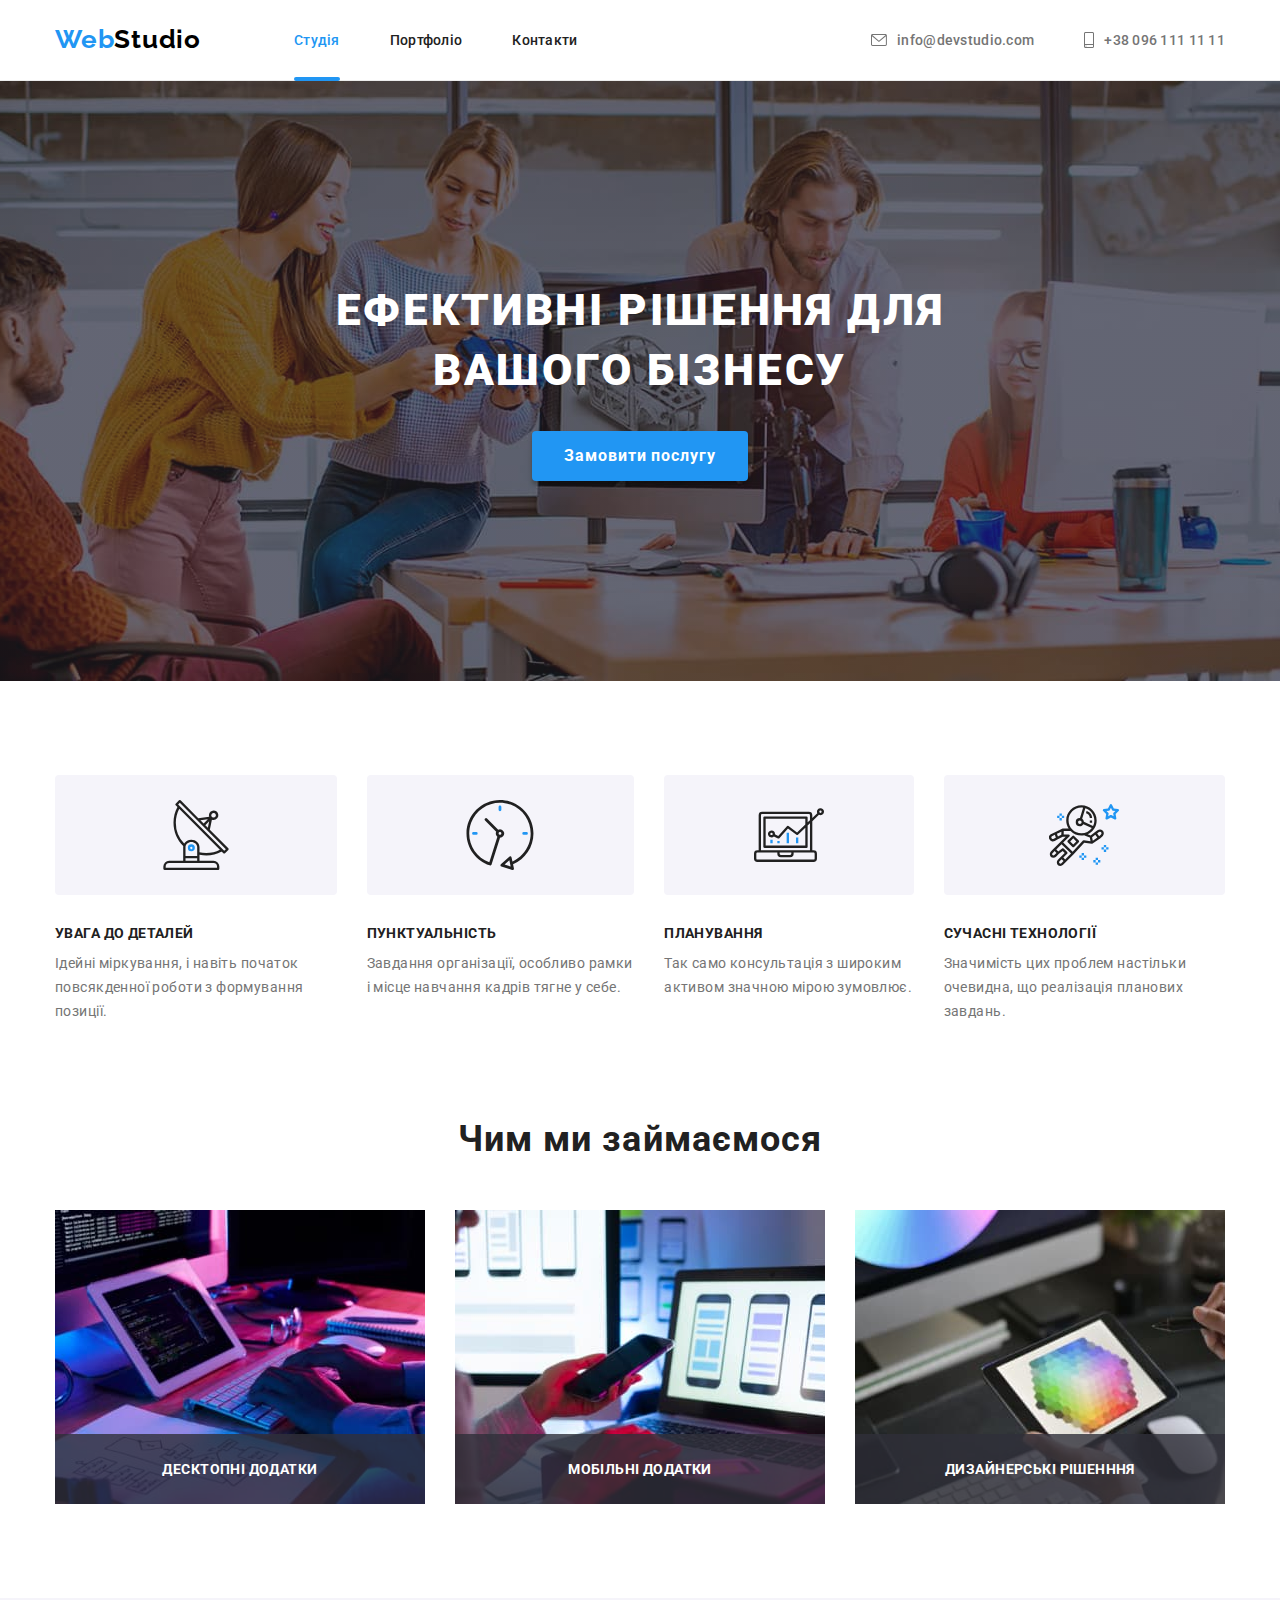
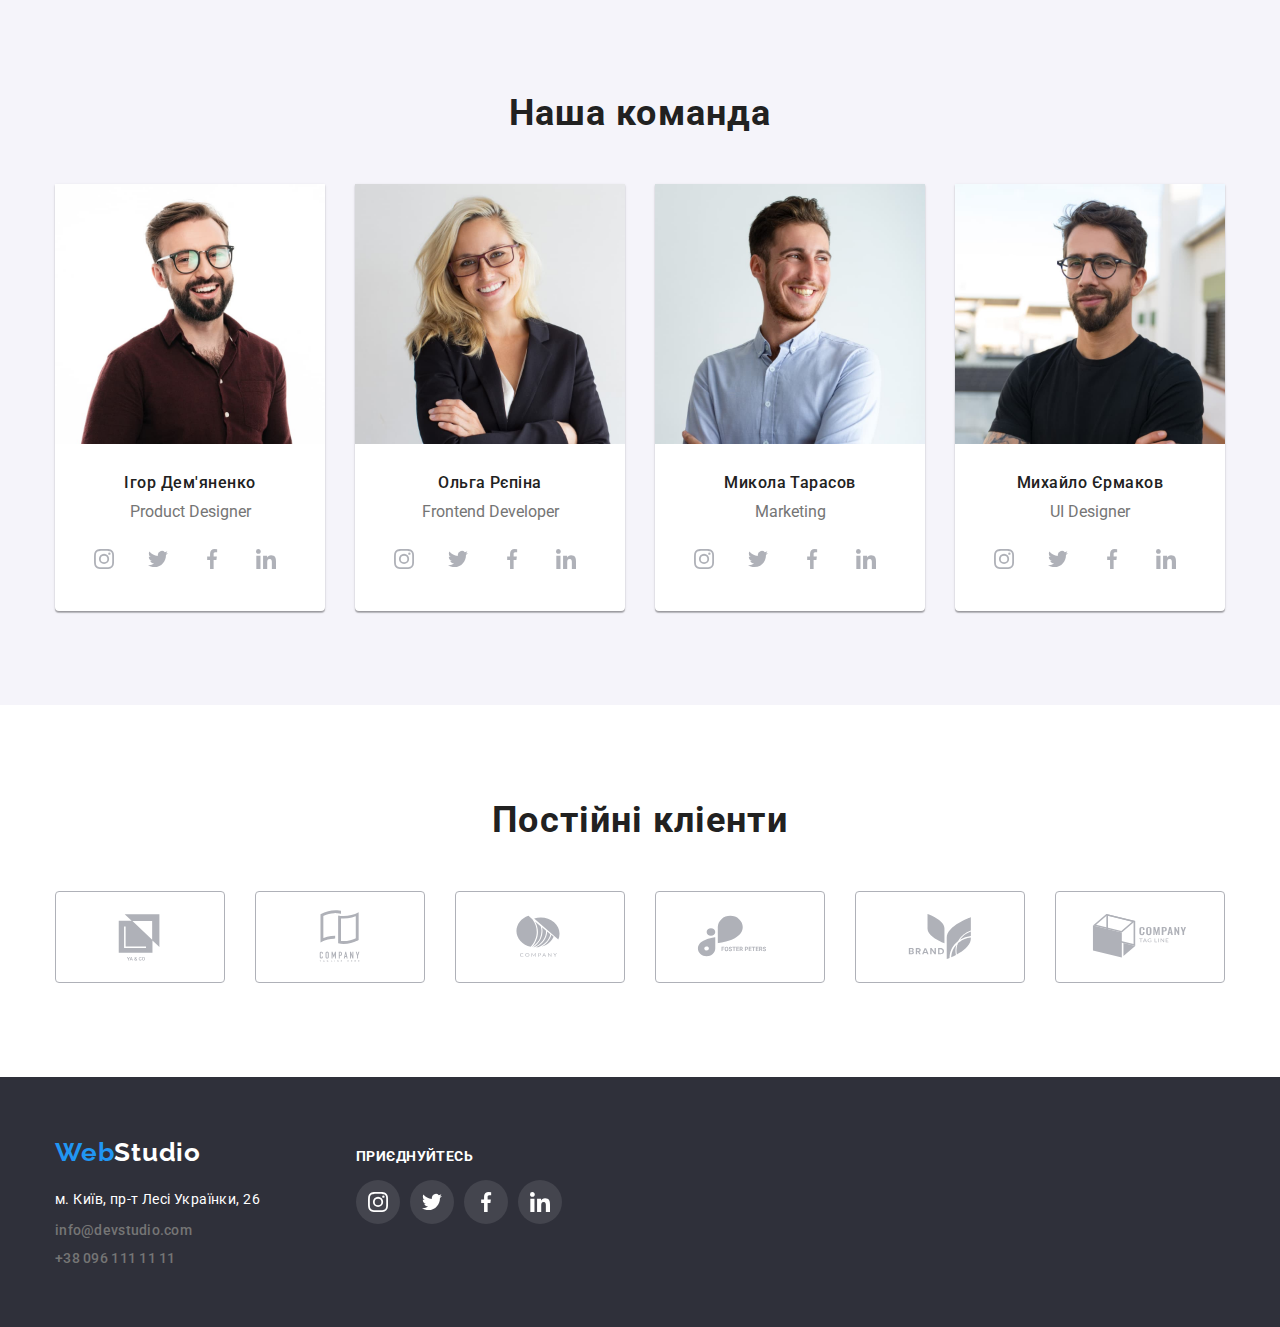
==== commit 801684e4: "fix" ====
--- a/index.html
+++ b/index.html
@@ -113,7 +113,6 @@
             <li class="work-list">
               <div class="work-list-relative">
                 <img src="./images/box1.jpg" alt="Фото процесу роботи співробітника" width="370" />
-              
                 <div class="work-list-comment">
                     <p class="work-list-text">Десктопні додатки</p>
                 </div>
--- a/css/style.css
+++ b/css/style.css
@@ -128,9 +128,10 @@
 }
 
 .nav-link {
+    position: relative;
     display: block;
     padding-top: 32px;
-    /* padding-bottom: 32px; */
+    padding-bottom: 32px;
 
     color: var(--second-text-color);
 
@@ -205,9 +206,12 @@
 
 .link.current::after {
     content: "";
+    position: absolute;
     display: block;
     width: 100%;
     height: 4px;
+    left: 0;
+    bottom: -1px;
     border-radius: 2px;
     margin-top: 28px;
 
@@ -267,8 +271,13 @@
     width: 100%;
     height: 100%;
     z-index: 2;
+    opacity: 1;
+    visibility: visible;
+    pointer-events: all;
+
     overflow: hidden;
     background-color: rgba(14, 13, 13, 0.8);
+    transition: opacity var(--tran-dur-and-tim-fun), visibilyty var(--tran-dur-and-tim-fun);
 }
 
 .modal {
@@ -283,6 +292,8 @@
     background: #FFFFFF;
     box-shadow: 0px 1px 3px rgba(0, 0, 0, 0.12), 0px 1px 1px rgba(0, 0, 0, 0.14), 0px 2px 1px rgba(0, 0, 0, 0.2);
     border-radius: 4px;
+    transform: translate(-50%, -50%) scale(1);
+    transition: transform var(--tran-dur-and-tim-fun);
 }
 
 .btn-modal-close {
@@ -297,6 +308,7 @@
     border-radius: 50%;
     border: 1px solid rgba(0, 0, 0, 0.1);
     background-color: #ffffff;
+    cursor: pointer;
 }
 
 .btn-modal-close:hover .modal-close-icon,
@@ -305,10 +317,14 @@
 }
 
 .backdrop.is-hidden {
-    /* visibility: ; */
     opacity: 0;
     pointer-events: none;
-
+    transition: opacity var(--tran-dur-and-tim-fun);
+}
+
+.backdrop.is-hidden .modal {
+    transform: translate(-50%, -50%) scale(0.8);
+    transition: transform var(--tran-dur-and-tim-fun);
 }
 
 /* Content */
@@ -796,12 +812,7 @@
     letter-spacing: 0.06em;
 }
 
-.work-item:hover,
-.work-item:focus-within {
-    box-shadow: 0px 1px 1px rgba(0, 0, 0, 0.12), 0px 4px 4px rgba(0, 0, 0, 0.06),
-        1px 4px 6px rgba(0, 0, 0, 0.16);
-    transform: translateY(0);
-}
+
 
 /* Work card hover style */
 .work-card-thumb {
@@ -813,8 +824,10 @@
     position: absolute;
     top: 0;
     left: 0;
-    padding-top: 64px;
-    padding-bottom: 64px;
+    display: flex;
+    align-items: center;
+    padding-top: 24px;
+    padding-bottom: 24px;
     padding-left: 24px;
     padding-right: 24px;
     background-color: rgba(33, 150, 243, 0.9);
@@ -823,6 +836,7 @@
     width: 100%;
     height: 100%;
     transform: translateY(100%);
+    transition: transform var(--tran-dur-and-tim-fun);
 
     font-family: 'Roboto';
     font-style: normal;
@@ -832,8 +846,19 @@
     letter-spacing: 0.03em;
 }
 
-.work-item:hover .card-text-overlay,
-.work-item:focus-within .card-text-overlay {
+.work-link-hover:hover,
+.work-link-hover:focus {
+    box-shadow: 0px 1px 1px rgba(0, 0, 0, 0.12), 0px 4px 4px rgba(0, 0, 0, 0.06),
+        1px 4px 6px rgba(0, 0, 0, 0.16);
+    transform: translateY(0);
+}
+
+.work-link-hover {
+    display: block;
+}
+
+.work-link-hover:hover .card-text-overlay,
+.work-link-hover:focus .card-text-overlay {
     transform: translateY(0);
     transition: transform var(--tran-dur-and-tim-fun);
 }
@@ -853,7 +878,7 @@
     font-size: 18px;
     line-height: 2;
     letter-spacing: 0.06em;
-    padding-bottom: 3px;
+    margin-bottom: 3px;
 }
 
 .work-name-item {
@@ -873,11 +898,11 @@
     height: 50px;
     border-radius: 4px;
     margin-bottom: 200px;
+    cursor: pointer;
 
     color: var(--second-btn-color);
     background-color: var(--accent-color);
     border-color: transparent;
-    cursor: pointer;
 
     font-family: 'Roboto';
     font-style: normal;
